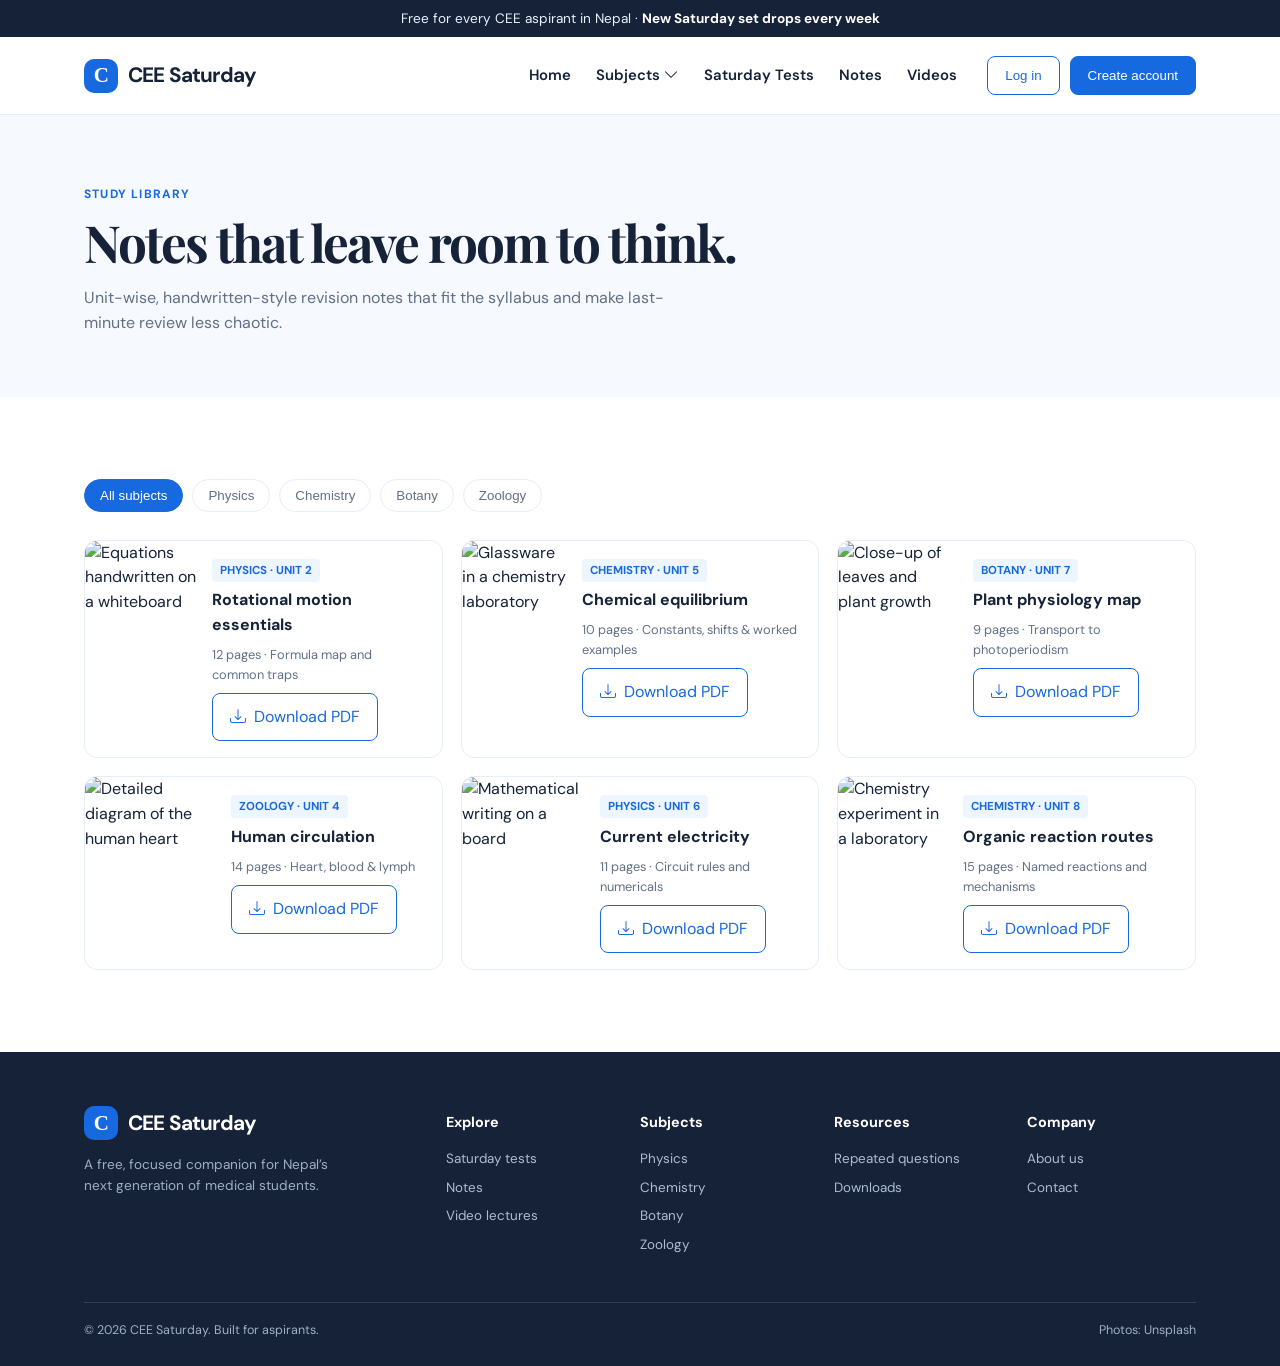
==== notes.html @ 225acee4 "Initial commit" ====
<!doctype html><html lang="en"><head><meta charset="utf-8"><meta name="viewport" content="width=device-width,initial-scale=1"><title>Notes — CEE Saturday</title><link rel="stylesheet" href="https://cdn.jsdelivr.net/npm/bootstrap-icons@1.11.3/font/bootstrap-icons.min.css"><link rel="stylesheet" href="styles.css"></head><body><div class="announcement">Free for every CEE aspirant in Nepal · <strong>New Saturday set drops every week</strong></div><header class="navbar"><div class="container nav-inner"><a class="brand" href="index.html"><span class="brand-mark">C</span>CEE Saturday</a><nav class="nav-links"><a href="index.html">Home</a><div class="subject-menu"><button class="subject-toggle">Subjects <i class="bi bi-chevron-down"></i></button><div class="mega"><a href="#notes"><b>Physics</b>Notes · Videos · Questions</a><a href="#notes"><b>Chemistry</b>Notes · Videos · Questions</a><a href="#notes"><b>Botany</b>Notes · Videos · Questions</a><a href="#notes"><b>Zoology</b>Notes · Videos · Questions</a></div></div><a href="saturday-tests.html">Saturday Tests</a><a href="notes.html">Notes</a><a href="videos.html">Videos</a></nav><div class="nav-actions"><button class="btn btn-outline" data-auth>Log in</button><button class="btn" data-auth>Create account</button></div><button class="mobile-toggle" aria-label="Open navigation"><i class="bi bi-list"></i></button></div></header><main><section class="page-head"><div class="container"><div class="eyebrow">Study library</div><h1>Notes that leave room to think.</h1><p class="section-sub">Unit-wise, handwritten-style revision notes that fit the syllabus and make last-minute review less chaotic.</p></div></section><section class="section" id="notes"><div class="container"><div class="filterbar" data-target="#notesGrid"><button class="filter active" data-filter="all">All subjects</button><button class="filter" data-filter="physics">Physics</button><button class="filter" data-filter="chemistry">Chemistry</button><button class="filter" data-filter="botany">Botany</button><button class="filter" data-filter="zoology">Zoology</button></div><div class="archive-grid" id="notesGrid"><article class="note-card" data-subject="physics"><img src="https://images.unsplash.com/photo-1509223197845-458d87318791?auto=format&fit=crop&w=300&q=80" alt="Equations handwritten on a whiteboard"><div><span class="tag">PHYSICS · UNIT 2</span><h3>Rotational motion essentials</h3><p>12 pages · Formula map and common traps</p><a class="btn btn-outline" href="https://www.example.com" target="_blank"><i class="bi bi-download"></i> Download PDF</a></div></article><article class="note-card" data-subject="chemistry"><img src="https://images.unsplash.com/photo-1532187863486-abf9dbad1b69?auto=format&fit=crop&w=300&q=80" alt="Glassware in a chemistry laboratory"><div><span class="tag">CHEMISTRY · UNIT 5</span><h3>Chemical equilibrium</h3><p>10 pages · Constants, shifts & worked examples</p><a class="btn btn-outline" href="https://www.example.com" target="_blank"><i class="bi bi-download"></i> Download PDF</a></div></article><article class="note-card" data-subject="botany"><img src="https://images.unsplash.com/photo-1497250681960-ef046c08a56e?auto=format&fit=crop&w=300&q=80" alt="Close-up of leaves and plant growth"><div><span class="tag">BOTANY · UNIT 7</span><h3>Plant physiology map</h3><p>9 pages · Transport to photoperiodism</p><a class="btn btn-outline" href="https://www.example.com" target="_blank"><i class="bi bi-download"></i> Download PDF</a></div></article><article class="note-card" data-subject="zoology"><img src="https://images.unsplash.com/photo-1530026186672-2cd00ffc50fe?auto=format&fit=crop&w=300&q=80" alt="Detailed diagram of the human heart"><div><span class="tag">ZOOLOGY · UNIT 4</span><h3>Human circulation</h3><p>14 pages · Heart, blood & lymph</p><a class="btn btn-outline" href="https://www.example.com" target="_blank"><i class="bi bi-download"></i> Download PDF</a></div></article><article class="note-card" data-subject="physics"><img src="https://images.unsplash.com/photo-1509223197845-458d87318791?auto=format&fit=crop&w=300&q=80" alt="Mathematical writing on a board"><div><span class="tag">PHYSICS · UNIT 6</span><h3>Current electricity</h3><p>11 pages · Circuit rules and numericals</p><a class="btn btn-outline" href="https://www.example.com" target="_blank"><i class="bi bi-download"></i> Download PDF</a></div></article><article class="note-card" data-subject="chemistry"><img src="https://images.unsplash.com/photo-1532094349884-543bc11b234d?auto=format&fit=crop&w=300&q=80" alt="Chemistry experiment in a laboratory"><div><span class="tag">CHEMISTRY · UNIT 8</span><h3>Organic reaction routes</h3><p>15 pages · Named reactions and mechanisms</p><a class="btn btn-outline" href="https://www.example.com" target="_blank"><i class="bi bi-download"></i> Download PDF</a></div></article></div></div></section></main><footer><div class="container"><div class="footer-grid"><div><a class="brand" href="index.html"><span class="brand-mark">C</span>CEE Saturday</a><p>A free, focused companion for Nepal’s next generation of medical students.</p></div><div class="footer-col"><h4>Explore</h4><a href="saturday-tests.html">Saturday tests</a><a href="notes.html">Notes</a><a href="videos.html">Video lectures</a></div><div class="footer-col"><h4>Subjects</h4><a href="#notes">Physics</a><a href="#notes">Chemistry</a><a href="#notes">Botany</a><a href="#notes">Zoology</a></div><div class="footer-col"><h4>Resources</h4><a href="saturday-tests.html#repeated">Repeated questions</a><a href="#notes">Downloads</a></div><div class="footer-col"><h4>Company</h4><a href="#">About us</a><a href="#">Contact</a></div></div><div class="footer-bottom"><span>© 2026 CEE Saturday. Built for aspirants.</span><span>Photos: Unsplash</span></div></div></footer><div class="modal" id="authModal" role="dialog" aria-modal="true"><div class="modal-card"><button id="closeModal" class="close" aria-label="Close">×</button><h2>Welcome to CEE Saturday</h2><p>Save your practice journey when sign-in is connected.</p><label for="authEmail">Email address</label><input id="authEmail" type="email" placeholder="you@example.com"><button class="btn" style="width:100%">Continue with email</button><div class="auth-social"><button>Continue with Google</button><button>Continue with Facebook</button></div><p class="auth-note">Demo interface only: real sign-in needs a connected service such as Firebase Auth.</p></div></div><script src="script.js"></script></body></html>
---- styles.css ----
@import url('https://fonts.googleapis.com/css2?family=DM+Sans:wght@400;500;600;700&family=Playfair+Display:wght@600;700&display=swap');
:root{--blue:#1769e0;--ink:#152238;--muted:#627086;--line:#e7edf5;--pale:#f6f9fd;--aqua:#dceeff;--yellow:#fff0ba;--radius:18px}*{box-sizing:border-box}html{scroll-behavior:smooth}body{margin:0;font-family:'DM Sans',sans-serif;color:var(--ink);background:#fff;line-height:1.55;animation:pageFadeIn .45s ease}@keyframes pageFadeIn{from{opacity:0;transform:translateY(6px)}to{opacity:1;transform:none}}a{color:inherit;text-decoration:none}img{max-width:100%;display:block}.container{max-width:1160px;margin:auto;padding:0 24px}.announcement{background:#152238;color:#e9f2ff;text-align:center;font-size:.85rem;padding:8px}.announcement strong{color:white}.navbar{height:78px;border-bottom:1px solid var(--line);display:flex;align-items:center;background:rgba(255,255,255,.96);position:sticky;top:0;z-index:20}.nav-inner{display:flex;align-items:center;width:100%;gap:30px}.brand{font-size:1.3rem;font-weight:700;letter-spacing:-.04em;display:flex;align-items:center;gap:10px;white-space:nowrap}.brand-mark{width:34px;height:34px;background:var(--blue);border-radius:10px;color:#fff;display:grid;place-items:center;font-family:Georgia;font-size:21px}.nav-links{display:flex;align-items:center;gap:25px;margin-left:auto;font-size:.93rem;font-weight:600}.nav-links>a,.subject-toggle{padding:26px 0;cursor:pointer;border:0;background:transparent;color:var(--ink);font:inherit}.nav-links>a:hover,.subject-toggle:hover{color:var(--blue)}.nav-actions{display:flex;gap:10px}.btn{display:inline-flex;align-items:center;justify-content:center;gap:8px;border:1px solid var(--blue);background:var(--blue);color:#fff;border-radius:8px;padding:11px 17px;font:600 .9rem inherit;cursor:pointer;transition:.2s}.btn:hover{transform:translateY(-1px);background:#0759c8}.btn-outline{background:#fff;color:var(--blue)}.btn-outline:hover{background:#eef6ff}.btn-dark{background:#152238;border-color:#152238}.mega{position:absolute;top:69px;left:50%;transform:translateX(-50%);width:min(720px,90vw);padding:20px;background:#fff;border:1px solid var(--line);box-shadow:0 20px 50px #12213a24;border-radius:0 0 16px 16px;display:none;grid-template-columns:repeat(4,1fr);gap:10px}.subject-menu{position:relative}.subject-menu:hover .mega,.subject-menu:focus-within .mega{display:grid}.mega a{padding:14px;border-radius:10px;background:var(--pale);font-size:.82rem}.mega a:hover{background:var(--aqua);color:var(--blue)}.mega b{display:block;font-size:.96rem;margin-bottom:4px}.mobile-toggle{display:none;margin-left:auto;border:0;background:none;font-size:1.5rem}.hero{padding:76px 0 44px;background:linear-gradient(110deg,#f6faff 0%,#fff 62%)}.hero-grid{display:grid;grid-template-columns:1.02fr .98fr;gap:58px;align-items:center}.eyebrow{color:var(--blue);font-weight:700;text-transform:uppercase;letter-spacing:.1em;font-size:.75rem}.hero h1,h2{letter-spacing:-.045em;line-height:1.12}.hero h1{font:700 clamp(2.65rem,5vw,4.6rem)/1.05 'Playfair Display',serif;margin:14px 0 20px}.hero h1 em{color:var(--blue);font-style:normal}.hero p{color:var(--muted);font-size:1.08rem;max-width:520px}.typing{color:var(--blue);font-weight:700;display:inline-block;min-width:190px}.hero-actions{display:flex;gap:12px;flex-wrap:wrap;margin-top:28px}.hero-note{margin-top:18px;font-size:.82rem;color:var(--muted)}.hero-photo{height:460px;border-radius:24px;overflow:hidden;position:relative;box-shadow:0 18px 48px #15223825}.hero-photo img{width:100%;height:100%;object-fit:cover}.photo-label{position:absolute;bottom:18px;left:18px;background:#fff;padding:12px 16px;border-radius:12px;box-shadow:0 7px 20px #0002;font-size:.86rem;font-weight:700}.stats{background:var(--blue);color:#fff}.stats-grid{display:grid;grid-template-columns:repeat(3,1fr)}.stat{padding:24px 34px;border-right:1px solid #ffffff3b}.stat:last-child{border:0}.stat strong{font-size:1.5rem;display:block}.stat span{font-size:.88rem;color:#dceeff}.section{padding:82px 0}.section.alt{background:var(--pale)}.section-top{display:flex;align-items:end;justify-content:space-between;gap:20px;margin-bottom:34px}.section h2{font:700 clamp(2rem,3vw,2.8rem)/1.12 'Playfair Display',serif;margin:8px 0}.section-sub{color:var(--muted);max-width:590px}.path-grid{display:grid;grid-template-columns:1fr 1fr;gap:22px}.path{min-height:310px;border-radius:var(--radius);padding:38px;color:#fff;position:relative;overflow:hidden;background:#123c77}.path:before{content:'';position:absolute;inset:0;background:linear-gradient(90deg,#0c2c59e8 12%,#0c2c5940 90%)}.path:nth-child(2):before{background:linear-gradient(90deg,#17505ce8 12%,#17505c3c 90%)}.path img{position:absolute;inset:0;width:100%;height:100%;object-fit:cover;z-index:0}.path>*:not(img){position:relative;z-index:1}.path h3{font:700 2rem/1.1 'Playfair Display',serif;margin:10px 0}.path p{max-width:270px;color:#eef6ff}.path .btn{margin-top:10px;background:#fff;color:var(--ink);border-color:#fff}.test-banner{border:1px solid #dce7f5;border-radius:20px;overflow:hidden;display:grid;grid-template-columns:1fr 330px;background:#fff}.test-copy{padding:34px}.test-copy h3{font:700 1.7rem 'Playfair Display',serif;margin:7px 0}.countdown{display:flex;gap:10px;margin:20px 0}.countdown span{border:1px solid var(--line);border-radius:9px;width:58px;padding:6px;text-align:center;font-size:1.28rem;font-weight:700}.countdown small{display:block;color:var(--muted);font-size:.62rem;text-transform:uppercase}.test-photo{height:100%}.test-photo img{height:100%;width:100%;object-fit:cover}.subject-grid,.featured-grid{display:grid;grid-template-columns:repeat(4,1fr);gap:16px}.subject-card{background:#fff;border:1px solid var(--line);padding:21px;border-radius:13px;transition:.2s}.subject-card:hover{border-color:var(--blue);box-shadow:0 10px 24px #1c69d61a;transform:translateY(-2px)}.subject-icon{background:var(--aqua);color:var(--blue);width:40px;height:40px;border-radius:10px;display:grid;place-items:center;font-size:1.2rem}.subject-card h3{margin:14px 0 2px;font-size:1rem}.subject-card p{font-size:.82rem;color:var(--muted);margin:0}.feature{border:1px solid var(--line);border-radius:14px;overflow:hidden;background:#fff}.feature img{height:160px;width:100%;object-fit:cover}.feature-body{padding:16px}.tag{font-size:.72rem;font-weight:700;color:var(--blue);background:#edf5ff;padding:4px 8px;border-radius:4px}.feature h3{font-size:1rem;line-height:1.3;margin:10px 0 3px}.feature p{font-size:.82rem;color:var(--muted);margin:0}.testimonial{background:#fff;border:1px solid var(--line);border-radius:18px;padding:32px;max-width:800px;margin:auto;text-align:center}.quote{font:600 1.35rem/1.55 'Playfair Display',serif;margin:0}.person{display:flex;gap:10px;justify-content:center;align-items:center;margin-top:21px;font-size:.86rem}.person img{height:38px;width:38px;object-fit:cover;border-radius:50%}.dots{display:flex;justify-content:center;gap:7px;margin-top:18px}.dots button{height:8px;width:8px;border-radius:50%;border:0;background:#bfd4ef;cursor:pointer}.dots button.active{width:25px;border-radius:8px;background:var(--blue)}.faq{max-width:780px;margin:auto}.faq-item{border-bottom:1px solid var(--line)}.faq-q{width:100%;border:0;background:none;padding:20px 0;text-align:left;font:600 1rem inherit;display:flex;justify-content:space-between;cursor:pointer}.faq-a{display:none;color:var(--muted);padding:0 30px 19px 0;font-size:.94rem}.faq-item.open .faq-a{display:block}.faq-item.open .faq-q i{transform:rotate(45deg)}footer{background:#152238;color:#d4deec;padding:54px 0 26px}footer .brand{color:#fff}footer p{color:#9fb0c5;font-size:.85rem;max-width:260px}.footer-grid{display:grid;grid-template-columns:2fr repeat(4,1fr);gap:25px}.footer-col h4{color:#fff;font-size:.9rem;margin:5px 0 15px}.footer-col a{display:block;color:#aebdd0;font-size:.84rem;margin:8px 0}.footer-col a:hover{color:#fff}.footer-bottom{border-top:1px solid #ffffff20;margin-top:38px;padding-top:18px;font-size:.78rem;color:#9fb0c5;display:flex;justify-content:space-between}.page-head{padding:70px 0 45px;background:var(--pale)}.page-head h1{font:700 clamp(2.5rem,4vw,3.8rem)/1.1 'Playfair Display',serif;letter-spacing:-.04em;margin:10px 0}.filterbar{display:flex;gap:9px;flex-wrap:wrap;margin-bottom:28px}.filter{border:1px solid var(--line);background:#fff;border-radius:30px;padding:8px 15px;cursor:pointer;font:600 .84rem inherit;color:var(--muted)}.filter.active,.filter:hover{background:var(--blue);color:#fff;border-color:var(--blue)}.archive-grid{display:grid;grid-template-columns:repeat(3,1fr);gap:18px}.archive-card{border:1px solid var(--line);border-radius:14px;padding:21px;background:#fff}.archive-card h3{margin:10px 0;font-size:1.15rem}.archive-card p{color:var(--muted);font-size:.88rem}.meta{display:flex;gap:10px;color:var(--muted);font-size:.78rem;margin-bottom:15px}.repeat-list{display:grid;gap:12px}.repeat-q{border:1px solid var(--line);border-radius:12px;padding:17px;display:flex;justify-content:space-between;gap:15px;align-items:center}.repeat-q h3{font-size:.98rem;margin:3px 0}.appear{white-space:nowrap;text-align:right;font-size:.77rem;color:var(--blue);font-weight:700}.note-card{display:flex;border:1px solid var(--line);border-radius:13px;overflow:hidden;background:#fff}.note-card img{width:130px;object-fit:cover}.note-card>div{padding:16px}.note-card h3{font-size:1rem;margin:7px 0}.note-card p{font-size:.8rem;margin:0 0 8px;color:var(--muted)}.video-card{border:1px solid var(--line);border-radius:14px;overflow:hidden}.video-thumb{position:relative}.video-thumb img{width:100%;height:170px;object-fit:cover}.play{position:absolute;inset:0;margin:auto;width:45px;height:45px;border-radius:50%;background:#fff;color:var(--blue);display:grid;place-items:center}.video-card>div:last-child{padding:15px}.video-card h3{font-size:1rem;margin:8px 0}.video-card p{font-size:.82rem;color:var(--muted);margin:0}.modal{position:fixed;inset:0;background:#0a1729aa;z-index:50;display:none;place-items:center;padding:16px}.modal.show{display:grid}.modal-card{position:relative;width:min(430px,100%);background:#fff;border-radius:17px;padding:31px}.close{position:absolute;right:16px;top:13px;border:0;background:none;font-size:1.5rem;cursor:pointer}.modal-card h2{font:700 1.8rem 'Playfair Display',serif;margin:0 0 5px}.modal-card p{color:var(--muted);font-size:.87rem}.modal input{width:100%;border:1px solid #ccd7e5;border-radius:7px;padding:11px;margin:6px 0 12px;font:inherit}.auth-social{display:grid;grid-template-columns:1fr 1fr;gap:8px;margin-top:14px}.auth-social button{padding:10px;background:#fff;border:1px solid var(--line);border-radius:7px;font:600 .83rem inherit;cursor:pointer}.auth-note{font-size:.72rem!important;margin-top:14px}.loader-overlay{position:fixed;inset:0;background:#122640f2;color:#fff;z-index:60;display:none;place-items:center;text-align:center}.loader-overlay.show{display:grid}.loader-ring{width:54px;height:54px;border:4px solid #ffffff33;border-top-color:#6cb5ff;border-radius:50%;animation:spin 1s linear infinite;margin:auto}.loader-text{margin-top:20px;font-size:1.05rem;font-weight:600}.loader-sub{color:#b5d8ff;font-size:.87rem}.loader-ready{color:#9ff0bc}@keyframes spin{to{transform:rotate(360deg)}}
@media(max-width:800px){.navbar{height:66px}.nav-links,.nav-actions{display:none}.mobile-toggle{display:block}.navbar.open .nav-links{display:flex;position:absolute;top:65px;left:0;right:0;background:#fff;padding:10px 24px 20px;flex-direction:column;align-items:flex-start;gap:0;border-bottom:1px solid var(--line)}.navbar.open .nav-links>a,.navbar.open .subject-toggle{padding:10px 0}.navbar.open .mega{display:none!important}.navbar.open .nav-actions{display:flex;position:absolute;top:258px;left:0;right:0;background:#fff;padding:0 24px 20px;border-bottom:1px solid var(--line)}.hero{padding-top:48px}.hero-grid,.path-grid,.test-banner{grid-template-columns:1fr}.hero-photo{height:300px;order:-1}.stats-grid{grid-template-columns:1fr}.stat{border-right:0;border-bottom:1px solid #ffffff3b;padding:15px 24px}.subject-grid,.featured-grid{grid-template-columns:1fr 1fr}.archive-grid{grid-template-columns:1fr}.test-photo{height:190px}.footer-grid{grid-template-columns:1fr 1fr}.footer-grid>div:first-child{grid-column:span 2}.page-head{padding:45px 0 32px}.repeat-q{align-items:flex-start;flex-direction:column}.appear{text-align:left}.section{padding:58px 0}}@media(max-width:480px){.container{padding:0 18px}.hero h1{font-size:2.65rem}.subject-grid,.featured-grid{grid-template-columns:1fr}.footer-grid{grid-template-columns:1fr 1fr}.nav-actions .btn{padding:9px 11px}.countdown span{width:52px}.note-card img{width:110px}}@media(prefers-reduced-motion:reduce){*,html{scroll-behavior:auto!important;animation-duration:.001ms!important;transition:none!important}}
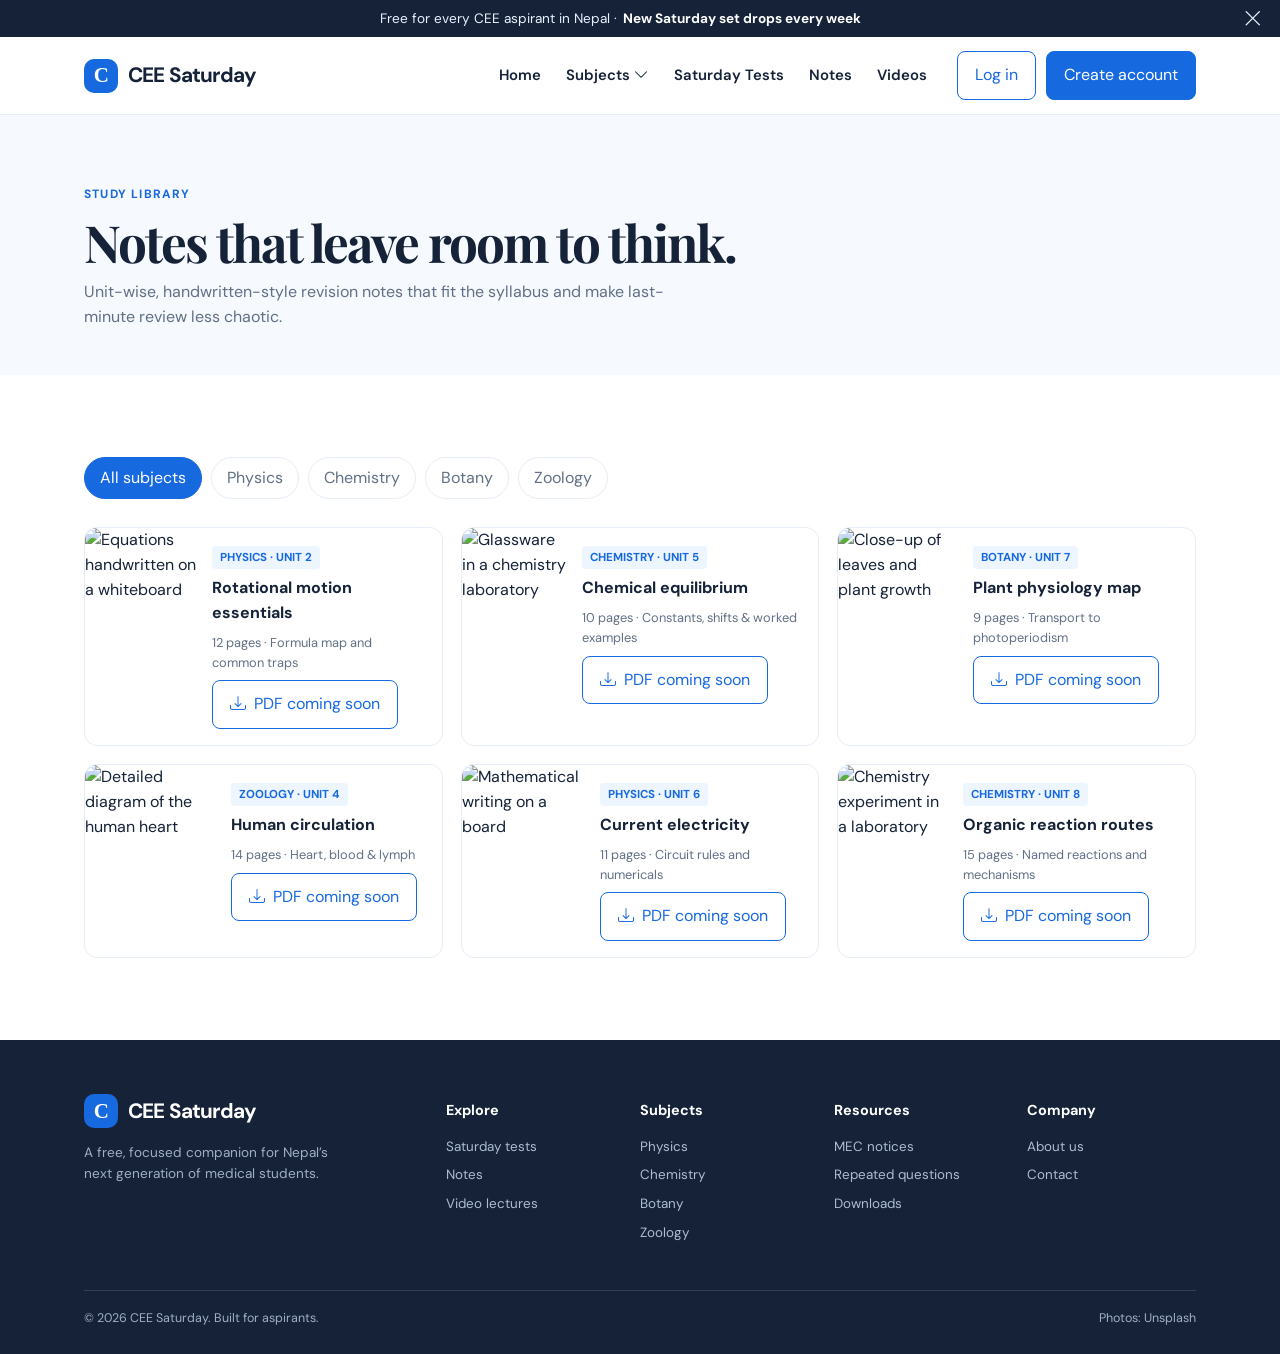
==== commit 6a9c8985: "dynamic changes" ====
--- a/notes.html
+++ b/notes.html
@@ -1 +1 @@
-<!doctype html><html lang="en"><head><meta charset="utf-8"><meta name="viewport" content="width=device-width,initial-scale=1"><title>Notes — CEE Saturday</title><link rel="stylesheet" href="https://cdn.jsdelivr.net/npm/bootstrap-icons@1.11.3/font/bootstrap-icons.min.css"><link rel="stylesheet" href="styles.css"></head><body><div class="announcement">Free for every CEE aspirant in Nepal · <strong>New Saturday set drops every week</strong></div><header class="navbar"><div class="container nav-inner"><a class="brand" href="index.html"><span class="brand-mark">C</span>CEE Saturday</a><nav class="nav-links"><a href="index.html">Home</a><div class="subject-menu"><button class="subject-toggle">Subjects <i class="bi bi-chevron-down"></i></button><div class="mega"><a href="#notes"><b>Physics</b>Notes · Videos · Questions</a><a href="#notes"><b>Chemistry</b>Notes · Videos · Questions</a><a href="#notes"><b>Botany</b>Notes · Videos · Questions</a><a href="#notes"><b>Zoology</b>Notes · Videos · Questions</a></div></div><a href="saturday-tests.html">Saturday Tests</a><a href="notes.html">Notes</a><a href="videos.html">Videos</a></nav><div class="nav-actions"><button class="btn btn-outline" data-auth>Log in</button><button class="btn" data-auth>Create account</button></div><button class="mobile-toggle" aria-label="Open navigation"><i class="bi bi-list"></i></button></div></header><main><section class="page-head"><div class="container"><div class="eyebrow">Study library</div><h1>Notes that leave room to think.</h1><p class="section-sub">Unit-wise, handwritten-style revision notes that fit the syllabus and make last-minute review less chaotic.</p></div></section><section class="section" id="notes"><div class="container"><div class="filterbar" data-target="#notesGrid"><button class="filter active" data-filter="all">All subjects</button><button class="filter" data-filter="physics">Physics</button><button class="filter" data-filter="chemistry">Chemistry</button><button class="filter" data-filter="botany">Botany</button><button class="filter" data-filter="zoology">Zoology</button></div><div class="archive-grid" id="notesGrid"><article class="note-card" data-subject="physics"><img src="https://images.unsplash.com/photo-1509223197845-458d87318791?auto=format&fit=crop&w=300&q=80" alt="Equations handwritten on a whiteboard"><div><span class="tag">PHYSICS · UNIT 2</span><h3>Rotational motion essentials</h3><p>12 pages · Formula map and common traps</p><a class="btn btn-outline" href="https://www.example.com" target="_blank"><i class="bi bi-download"></i> Download PDF</a></div></article><article class="note-card" data-subject="chemistry"><img src="https://images.unsplash.com/photo-1532187863486-abf9dbad1b69?auto=format&fit=crop&w=300&q=80" alt="Glassware in a chemistry laboratory"><div><span class="tag">CHEMISTRY · UNIT 5</span><h3>Chemical equilibrium</h3><p>10 pages · Constants, shifts & worked examples</p><a class="btn btn-outline" href="https://www.example.com" target="_blank"><i class="bi bi-download"></i> Download PDF</a></div></article><article class="note-card" data-subject="botany"><img src="https://images.unsplash.com/photo-1497250681960-ef046c08a56e?auto=format&fit=crop&w=300&q=80" alt="Close-up of leaves and plant growth"><div><span class="tag">BOTANY · UNIT 7</span><h3>Plant physiology map</h3><p>9 pages · Transport to photoperiodism</p><a class="btn btn-outline" href="https://www.example.com" target="_blank"><i class="bi bi-download"></i> Download PDF</a></div></article><article class="note-card" data-subject="zoology"><img src="https://images.unsplash.com/photo-1530026186672-2cd00ffc50fe?auto=format&fit=crop&w=300&q=80" alt="Detailed diagram of the human heart"><div><span class="tag">ZOOLOGY · UNIT 4</span><h3>Human circulation</h3><p>14 pages · Heart, blood & lymph</p><a class="btn btn-outline" href="https://www.example.com" target="_blank"><i class="bi bi-download"></i> Download PDF</a></div></article><article class="note-card" data-subject="physics"><img src="https://images.unsplash.com/photo-1509223197845-458d87318791?auto=format&fit=crop&w=300&q=80" alt="Mathematical writing on a board"><div><span class="tag">PHYSICS · UNIT 6</span><h3>Current electricity</h3><p>11 pages · Circuit rules and numericals</p><a class="btn btn-outline" href="https://www.example.com" target="_blank"><i class="bi bi-download"></i> Download PDF</a></div></article><article class="note-card" data-subject="chemistry"><img src="https://images.unsplash.com/photo-1532094349884-543bc11b234d?auto=format&fit=crop&w=300&q=80" alt="Chemistry experiment in a laboratory"><div><span class="tag">CHEMISTRY · UNIT 8</span><h3>Organic reaction routes</h3><p>15 pages · Named reactions and mechanisms</p><a class="btn btn-outline" href="https://www.example.com" target="_blank"><i class="bi bi-download"></i> Download PDF</a></div></article></div></div></section></main><footer><div class="container"><div class="footer-grid"><div><a class="brand" href="index.html"><span class="brand-mark">C</span>CEE Saturday</a><p>A free, focused companion for Nepal’s next generation of medical students.</p></div><div class="footer-col"><h4>Explore</h4><a href="saturday-tests.html">Saturday tests</a><a href="notes.html">Notes</a><a href="videos.html">Video lectures</a></div><div class="footer-col"><h4>Subjects</h4><a href="#notes">Physics</a><a href="#notes">Chemistry</a><a href="#notes">Botany</a><a href="#notes">Zoology</a></div><div class="footer-col"><h4>Resources</h4><a href="saturday-tests.html#repeated">Repeated questions</a><a href="#notes">Downloads</a></div><div class="footer-col"><h4>Company</h4><a href="#">About us</a><a href="#">Contact</a></div></div><div class="footer-bottom"><span>© 2026 CEE Saturday. Built for aspirants.</span><span>Photos: Unsplash</span></div></div></footer><div class="modal" id="authModal" role="dialog" aria-modal="true"><div class="modal-card"><button id="closeModal" class="close" aria-label="Close">×</button><h2>Welcome to CEE Saturday</h2><p>Save your practice journey when sign-in is connected.</p><label for="authEmail">Email address</label><input id="authEmail" type="email" placeholder="you@example.com"><button class="btn" style="width:100%">Continue with email</button><div class="auth-social"><button>Continue with Google</button><button>Continue with Facebook</button></div><p class="auth-note">Demo interface only: real sign-in needs a connected service such as Firebase Auth.</p></div></div><script src="script.js"></script></body></html>
+<!doctype html><html lang="en"><head><meta charset="utf-8"><meta name="viewport" content="width=device-width,initial-scale=1"><title>Notes — CEE Saturday</title><link rel="stylesheet" href="https://cdn.jsdelivr.net/npm/bootstrap-icons@1.11.3/font/bootstrap-icons.min.css"><link rel="stylesheet" href="styles.css"></head><body><div class="announcement site-announcement">Free for every CEE aspirant in Nepal · <strong>New Saturday set drops every week</strong></div><header class="navbar"><div class="container nav-inner"><a class="brand" href="index.html"><span class="brand-mark">C</span>CEE Saturday</a><nav class="nav-links"><a href="index.html">Home</a><div class="subject-menu"><button type="button" class="subject-toggle" aria-expanded="false">Subjects <i class="bi bi-chevron-down"></i></button><div class="mega"><a href="#notes"><b>Physics</b>Notes · Videos · Questions</a><a href="#notes"><b>Chemistry</b>Notes · Videos · Questions</a><a href="#notes"><b>Botany</b>Notes · Videos · Questions</a><a href="#notes"><b>Zoology</b>Notes · Videos · Questions</a></div></div><a href="saturday-tests.html">Saturday Tests</a><a href="notes.html">Notes</a><a href="videos.html">Videos</a></nav><div class="nav-actions"><button class="btn btn-outline" data-auth>Log in</button><button class="btn" data-auth>Create account</button></div><button type="button" class="mobile-toggle" aria-label="Open navigation" aria-expanded="false"><i class="bi bi-list"></i></button></div></header><main><section class="page-head"><div class="container"><div class="eyebrow">Study library</div><h1>Notes that leave room to think.</h1><p class="section-sub">Unit-wise, handwritten-style revision notes that fit the syllabus and make last-minute review less chaotic.</p></div></section><section class="section" id="notes"><div class="container"><div class="filterbar" data-target="#notesGrid"><button class="filter active" data-filter="all">All subjects</button><button class="filter" data-filter="physics">Physics</button><button class="filter" data-filter="chemistry">Chemistry</button><button class="filter" data-filter="botany">Botany</button><button class="filter" data-filter="zoology">Zoology</button></div><div class="archive-grid" id="notesGrid"><article class="note-card" data-subject="physics"><img src="https://images.unsplash.com/photo-1509223197845-458d87318791?auto=format&fit=crop&w=300&q=80" alt="Equations handwritten on a whiteboard"><div><span class="tag">PHYSICS · UNIT 2</span><h3>Rotational motion essentials</h3><p>12 pages · Formula map and common traps</p><a class="btn btn-outline" href="#" data-coming-soon><i class="bi bi-download"></i> PDF coming soon</a></div></article><article class="note-card" data-subject="chemistry"><img src="https://images.unsplash.com/photo-1532187863486-abf9dbad1b69?auto=format&fit=crop&w=300&q=80" alt="Glassware in a chemistry laboratory"><div><span class="tag">CHEMISTRY · UNIT 5</span><h3>Chemical equilibrium</h3><p>10 pages · Constants, shifts & worked examples</p><a class="btn btn-outline" href="#" data-coming-soon><i class="bi bi-download"></i> PDF coming soon</a></div></article><article class="note-card" data-subject="botany"><img src="https://images.unsplash.com/photo-1497250681960-ef046c08a56e?auto=format&fit=crop&w=300&q=80" alt="Close-up of leaves and plant growth"><div><span class="tag">BOTANY · UNIT 7</span><h3>Plant physiology map</h3><p>9 pages · Transport to photoperiodism</p><a class="btn btn-outline" href="#" data-coming-soon><i class="bi bi-download"></i> PDF coming soon</a></div></article><article class="note-card" data-subject="zoology"><img src="https://images.unsplash.com/photo-1530026186672-2cd00ffc50fe?auto=format&fit=crop&w=300&q=80" alt="Detailed diagram of the human heart"><div><span class="tag">ZOOLOGY · UNIT 4</span><h3>Human circulation</h3><p>14 pages · Heart, blood & lymph</p><a class="btn btn-outline" href="#" data-coming-soon><i class="bi bi-download"></i> PDF coming soon</a></div></article><article class="note-card" data-subject="physics"><img src="https://images.unsplash.com/photo-1509223197845-458d87318791?auto=format&fit=crop&w=300&q=80" alt="Mathematical writing on a board"><div><span class="tag">PHYSICS · UNIT 6</span><h3>Current electricity</h3><p>11 pages · Circuit rules and numericals</p><a class="btn btn-outline" href="#" data-coming-soon><i class="bi bi-download"></i> PDF coming soon</a></div></article><article class="note-card" data-subject="chemistry"><img src="https://images.unsplash.com/photo-1532094349884-543bc11b234d?auto=format&fit=crop&w=300&q=80" alt="Chemistry experiment in a laboratory"><div><span class="tag">CHEMISTRY · UNIT 8</span><h3>Organic reaction routes</h3><p>15 pages · Named reactions and mechanisms</p><a class="btn btn-outline" href="#" data-coming-soon><i class="bi bi-download"></i> PDF coming soon</a></div></article></div></div></section></main><footer><div class="container"><div class="footer-grid"><div><a class="brand" href="index.html"><span class="brand-mark">C</span>CEE Saturday</a><p>A free, focused companion for Nepal’s next generation of medical students.</p></div><div class="footer-col"><h4>Explore</h4><a href="saturday-tests.html">Saturday tests</a><a href="notes.html">Notes</a><a href="videos.html">Video lectures</a></div><div class="footer-col"><h4>Subjects</h4><a href="#notes">Physics</a><a href="#notes">Chemistry</a><a href="#notes">Botany</a><a href="#notes">Zoology</a></div><div class="footer-col"><h4>Resources</h4><a href="index.html#notices">MEC notices</a><a href="saturday-tests.html#repeated">Repeated questions</a><a href="#notes">Downloads</a></div><div class="footer-col"><h4>Company</h4><a href="#">About us</a><a href="#">Contact</a></div></div><div class="footer-bottom"><span>© 2026 CEE Saturday. Built for aspirants.</span><span>Photos: Unsplash</span></div></div></footer><div class="modal" id="authModal" role="dialog" aria-modal="true"></div><script src="api-config.js"></script><script src="script.js"></script></body></html>
--- a/styles.css
+++ b/styles.css
@@ -1,3 +1,186 @@
 @import url('https://fonts.googleapis.com/css2?family=DM+Sans:wght@400;500;600;700&family=Playfair+Display:wght@600;700&display=swap');
 :root{--blue:#1769e0;--ink:#152238;--muted:#627086;--line:#e7edf5;--pale:#f6f9fd;--aqua:#dceeff;--yellow:#fff0ba;--radius:18px}*{box-sizing:border-box}html{scroll-behavior:smooth}body{margin:0;font-family:'DM Sans',sans-serif;color:var(--ink);background:#fff;line-height:1.55;animation:pageFadeIn .45s ease}@keyframes pageFadeIn{from{opacity:0;transform:translateY(6px)}to{opacity:1;transform:none}}a{color:inherit;text-decoration:none}img{max-width:100%;display:block}.container{max-width:1160px;margin:auto;padding:0 24px}.announcement{background:#152238;color:#e9f2ff;text-align:center;font-size:.85rem;padding:8px}.announcement strong{color:white}.navbar{height:78px;border-bottom:1px solid var(--line);display:flex;align-items:center;background:rgba(255,255,255,.96);position:sticky;top:0;z-index:20}.nav-inner{display:flex;align-items:center;width:100%;gap:30px}.brand{font-size:1.3rem;font-weight:700;letter-spacing:-.04em;display:flex;align-items:center;gap:10px;white-space:nowrap}.brand-mark{width:34px;height:34px;background:var(--blue);border-radius:10px;color:#fff;display:grid;place-items:center;font-family:Georgia;font-size:21px}.nav-links{display:flex;align-items:center;gap:25px;margin-left:auto;font-size:.93rem;font-weight:600}.nav-links>a,.subject-toggle{padding:26px 0;cursor:pointer;border:0;background:transparent;color:var(--ink);font:inherit}.nav-links>a:hover,.subject-toggle:hover{color:var(--blue)}.nav-actions{display:flex;gap:10px}.btn{display:inline-flex;align-items:center;justify-content:center;gap:8px;border:1px solid var(--blue);background:var(--blue);color:#fff;border-radius:8px;padding:11px 17px;font:600 .9rem inherit;cursor:pointer;transition:.2s}.btn:hover{transform:translateY(-1px);background:#0759c8}.btn-outline{background:#fff;color:var(--blue)}.btn-outline:hover{background:#eef6ff}.btn-dark{background:#152238;border-color:#152238}.mega{position:absolute;top:69px;left:50%;transform:translateX(-50%);width:min(720px,90vw);padding:20px;background:#fff;border:1px solid var(--line);box-shadow:0 20px 50px #12213a24;border-radius:0 0 16px 16px;display:none;grid-template-columns:repeat(4,1fr);gap:10px}.subject-menu{position:relative}.subject-menu:hover .mega,.subject-menu:focus-within .mega{display:grid}.mega a{padding:14px;border-radius:10px;background:var(--pale);font-size:.82rem}.mega a:hover{background:var(--aqua);color:var(--blue)}.mega b{display:block;font-size:.96rem;margin-bottom:4px}.mobile-toggle{display:none;margin-left:auto;border:0;background:none;font-size:1.5rem}.hero{padding:76px 0 44px;background:linear-gradient(110deg,#f6faff 0%,#fff 62%)}.hero-grid{display:grid;grid-template-columns:1.02fr .98fr;gap:58px;align-items:center}.eyebrow{color:var(--blue);font-weight:700;text-transform:uppercase;letter-spacing:.1em;font-size:.75rem}.hero h1,h2{letter-spacing:-.045em;line-height:1.12}.hero h1{font:700 clamp(2.65rem,5vw,4.6rem)/1.05 'Playfair Display',serif;margin:14px 0 20px}.hero h1 em{color:var(--blue);font-style:normal}.hero p{color:var(--muted);font-size:1.08rem;max-width:520px}.typing{color:var(--blue);font-weight:700;display:inline-block;min-width:190px}.hero-actions{display:flex;gap:12px;flex-wrap:wrap;margin-top:28px}.hero-note{margin-top:18px;font-size:.82rem;color:var(--muted)}.hero-photo{height:460px;border-radius:24px;overflow:hidden;position:relative;box-shadow:0 18px 48px #15223825}.hero-photo img{width:100%;height:100%;object-fit:cover}.photo-label{position:absolute;bottom:18px;left:18px;background:#fff;padding:12px 16px;border-radius:12px;box-shadow:0 7px 20px #0002;font-size:.86rem;font-weight:700}.stats{background:var(--blue);color:#fff}.stats-grid{display:grid;grid-template-columns:repeat(3,1fr)}.stat{padding:24px 34px;border-right:1px solid #ffffff3b}.stat:last-child{border:0}.stat strong{font-size:1.5rem;display:block}.stat span{font-size:.88rem;color:#dceeff}.section{padding:82px 0}.section.alt{background:var(--pale)}.section-top{display:flex;align-items:end;justify-content:space-between;gap:20px;margin-bottom:34px}.section h2{font:700 clamp(2rem,3vw,2.8rem)/1.12 'Playfair Display',serif;margin:8px 0}.section-sub{color:var(--muted);max-width:590px}.path-grid{display:grid;grid-template-columns:1fr 1fr;gap:22px}.path{min-height:310px;border-radius:var(--radius);padding:38px;color:#fff;position:relative;overflow:hidden;background:#123c77}.path:before{content:'';position:absolute;inset:0;background:linear-gradient(90deg,#0c2c59e8 12%,#0c2c5940 90%)}.path:nth-child(2):before{background:linear-gradient(90deg,#17505ce8 12%,#17505c3c 90%)}.path img{position:absolute;inset:0;width:100%;height:100%;object-fit:cover;z-index:0}.path>*:not(img){position:relative;z-index:1}.path h3{font:700 2rem/1.1 'Playfair Display',serif;margin:10px 0}.path p{max-width:270px;color:#eef6ff}.path .btn{margin-top:10px;background:#fff;color:var(--ink);border-color:#fff}.test-banner{border:1px solid #dce7f5;border-radius:20px;overflow:hidden;display:grid;grid-template-columns:1fr 330px;background:#fff}.test-copy{padding:34px}.test-copy h3{font:700 1.7rem 'Playfair Display',serif;margin:7px 0}.countdown{display:flex;gap:10px;margin:20px 0}.countdown span{border:1px solid var(--line);border-radius:9px;width:58px;padding:6px;text-align:center;font-size:1.28rem;font-weight:700}.countdown small{display:block;color:var(--muted);font-size:.62rem;text-transform:uppercase}.test-photo{height:100%}.test-photo img{height:100%;width:100%;object-fit:cover}.subject-grid,.featured-grid{display:grid;grid-template-columns:repeat(4,1fr);gap:16px}.subject-card{background:#fff;border:1px solid var(--line);padding:21px;border-radius:13px;transition:.2s}.subject-card:hover{border-color:var(--blue);box-shadow:0 10px 24px #1c69d61a;transform:translateY(-2px)}.subject-icon{background:var(--aqua);color:var(--blue);width:40px;height:40px;border-radius:10px;display:grid;place-items:center;font-size:1.2rem}.subject-card h3{margin:14px 0 2px;font-size:1rem}.subject-card p{font-size:.82rem;color:var(--muted);margin:0}.feature{border:1px solid var(--line);border-radius:14px;overflow:hidden;background:#fff}.feature img{height:160px;width:100%;object-fit:cover}.feature-body{padding:16px}.tag{font-size:.72rem;font-weight:700;color:var(--blue);background:#edf5ff;padding:4px 8px;border-radius:4px}.feature h3{font-size:1rem;line-height:1.3;margin:10px 0 3px}.feature p{font-size:.82rem;color:var(--muted);margin:0}.testimonial{background:#fff;border:1px solid var(--line);border-radius:18px;padding:32px;max-width:800px;margin:auto;text-align:center}.quote{font:600 1.35rem/1.55 'Playfair Display',serif;margin:0}.person{display:flex;gap:10px;justify-content:center;align-items:center;margin-top:21px;font-size:.86rem}.person img{height:38px;width:38px;object-fit:cover;border-radius:50%}.dots{display:flex;justify-content:center;gap:7px;margin-top:18px}.dots button{height:8px;width:8px;border-radius:50%;border:0;background:#bfd4ef;cursor:pointer}.dots button.active{width:25px;border-radius:8px;background:var(--blue)}.faq{max-width:780px;margin:auto}.faq-item{border-bottom:1px solid var(--line)}.faq-q{width:100%;border:0;background:none;padding:20px 0;text-align:left;font:600 1rem inherit;display:flex;justify-content:space-between;cursor:pointer}.faq-a{display:none;color:var(--muted);padding:0 30px 19px 0;font-size:.94rem}.faq-item.open .faq-a{display:block}.faq-item.open .faq-q i{transform:rotate(45deg)}footer{background:#152238;color:#d4deec;padding:54px 0 26px}footer .brand{color:#fff}footer p{color:#9fb0c5;font-size:.85rem;max-width:260px}.footer-grid{display:grid;grid-template-columns:2fr repeat(4,1fr);gap:25px}.footer-col h4{color:#fff;font-size:.9rem;margin:5px 0 15px}.footer-col a{display:block;color:#aebdd0;font-size:.84rem;margin:8px 0}.footer-col a:hover{color:#fff}.footer-bottom{border-top:1px solid #ffffff20;margin-top:38px;padding-top:18px;font-size:.78rem;color:#9fb0c5;display:flex;justify-content:space-between}.page-head{padding:70px 0 45px;background:var(--pale)}.page-head h1{font:700 clamp(2.5rem,4vw,3.8rem)/1.1 'Playfair Display',serif;letter-spacing:-.04em;margin:10px 0}.filterbar{display:flex;gap:9px;flex-wrap:wrap;margin-bottom:28px}.filter{border:1px solid var(--line);background:#fff;border-radius:30px;padding:8px 15px;cursor:pointer;font:600 .84rem inherit;color:var(--muted)}.filter.active,.filter:hover{background:var(--blue);color:#fff;border-color:var(--blue)}.archive-grid{display:grid;grid-template-columns:repeat(3,1fr);gap:18px}.archive-card{border:1px solid var(--line);border-radius:14px;padding:21px;background:#fff}.archive-card h3{margin:10px 0;font-size:1.15rem}.archive-card p{color:var(--muted);font-size:.88rem}.meta{display:flex;gap:10px;color:var(--muted);font-size:.78rem;margin-bottom:15px}.repeat-list{display:grid;gap:12px}.repeat-q{border:1px solid var(--line);border-radius:12px;padding:17px;display:flex;justify-content:space-between;gap:15px;align-items:center}.repeat-q h3{font-size:.98rem;margin:3px 0}.appear{white-space:nowrap;text-align:right;font-size:.77rem;color:var(--blue);font-weight:700}.note-card{display:flex;border:1px solid var(--line);border-radius:13px;overflow:hidden;background:#fff}.note-card img{width:130px;object-fit:cover}.note-card>div{padding:16px}.note-card h3{font-size:1rem;margin:7px 0}.note-card p{font-size:.8rem;margin:0 0 8px;color:var(--muted)}.video-card{border:1px solid var(--line);border-radius:14px;overflow:hidden}.video-thumb{position:relative}.video-thumb img{width:100%;height:170px;object-fit:cover}.play{position:absolute;inset:0;margin:auto;width:45px;height:45px;border-radius:50%;background:#fff;color:var(--blue);display:grid;place-items:center}.video-card>div:last-child{padding:15px}.video-card h3{font-size:1rem;margin:8px 0}.video-card p{font-size:.82rem;color:var(--muted);margin:0}.modal{position:fixed;inset:0;background:#0a1729aa;z-index:50;display:none;place-items:center;padding:16px}.modal.show{display:grid}.modal-card{position:relative;width:min(430px,100%);background:#fff;border-radius:17px;padding:31px}.close{position:absolute;right:16px;top:13px;border:0;background:none;font-size:1.5rem;cursor:pointer}.modal-card h2{font:700 1.8rem 'Playfair Display',serif;margin:0 0 5px}.modal-card p{color:var(--muted);font-size:.87rem}.modal input{width:100%;border:1px solid #ccd7e5;border-radius:7px;padding:11px;margin:6px 0 12px;font:inherit}.auth-social{display:grid;grid-template-columns:1fr 1fr;gap:8px;margin-top:14px}.auth-social button{padding:10px;background:#fff;border:1px solid var(--line);border-radius:7px;font:600 .83rem inherit;cursor:pointer}.auth-note{font-size:.72rem!important;margin-top:14px}.loader-overlay{position:fixed;inset:0;background:#122640f2;color:#fff;z-index:60;display:none;place-items:center;text-align:center}.loader-overlay.show{display:grid}.loader-ring{width:54px;height:54px;border:4px solid #ffffff33;border-top-color:#6cb5ff;border-radius:50%;animation:spin 1s linear infinite;margin:auto}.loader-text{margin-top:20px;font-size:1.05rem;font-weight:600}.loader-sub{color:#b5d8ff;font-size:.87rem}.loader-ready{color:#9ff0bc}@keyframes spin{to{transform:rotate(360deg)}}
 @media(max-width:800px){.navbar{height:66px}.nav-links,.nav-actions{display:none}.mobile-toggle{display:block}.navbar.open .nav-links{display:flex;position:absolute;top:65px;left:0;right:0;background:#fff;padding:10px 24px 20px;flex-direction:column;align-items:flex-start;gap:0;border-bottom:1px solid var(--line)}.navbar.open .nav-links>a,.navbar.open .subject-toggle{padding:10px 0}.navbar.open .mega{display:none!important}.navbar.open .nav-actions{display:flex;position:absolute;top:258px;left:0;right:0;background:#fff;padding:0 24px 20px;border-bottom:1px solid var(--line)}.hero{padding-top:48px}.hero-grid,.path-grid,.test-banner{grid-template-columns:1fr}.hero-photo{height:300px;order:-1}.stats-grid{grid-template-columns:1fr}.stat{border-right:0;border-bottom:1px solid #ffffff3b;padding:15px 24px}.subject-grid,.featured-grid{grid-template-columns:1fr 1fr}.archive-grid{grid-template-columns:1fr}.test-photo{height:190px}.footer-grid{grid-template-columns:1fr 1fr}.footer-grid>div:first-child{grid-column:span 2}.page-head{padding:45px 0 32px}.repeat-q{align-items:flex-start;flex-direction:column}.appear{text-align:left}.section{padding:58px 0}}@media(max-width:480px){.container{padding:0 18px}.hero h1{font-size:2.65rem}.subject-grid,.featured-grid{grid-template-columns:1fr}.footer-grid{grid-template-columns:1fr 1fr}.nav-actions .btn{padding:9px 11px}.countdown span{width:52px}.note-card img{width:110px}}@media(prefers-reduced-motion:reduce){*,html{scroll-behavior:auto!important;animation-duration:.001ms!important;transition:none!important}}
+
+/* Responsive hardening: keep every section inside the viewport. */
+html,body{width:100%;max-width:100%;overflow-x:hidden}
+*,*::before,*::after{min-width:0}
+button,input,textarea,select{max-width:100%;font:inherit}
+.container{width:100%}
+.hero-grid,.path-grid,.test-banner,.archive-grid,.subject-grid,.featured-grid,.footer-grid{min-width:0}
+.path,.feature,.archive-card,.subject-card,.repeat-q,.testimonial,.modal-card{min-width:0;overflow-wrap:anywhere}
+.section-top{align-items:flex-start}
+.section-top>*{min-width:0}
+.section-sub{margin:0}
+.btn{max-width:100%;text-align:center}
+.photo-label{max-width:calc(100% - 36px)}
+.countdown{flex-wrap:wrap}
+.repeat-q{overflow:hidden}
+
+/* Faster loading visuals. The progress loop targets 200 Hz (5 ms); actual paint rate is browser/display limited. */
+#pageProgress{height:3px!important;transition:width .08s linear,opacity .18s ease!important}
+.loader-ring{animation:spin .45s linear infinite}
+.loader-overlay{backdrop-filter:blur(3px)}
+
+@media (max-width:1100px){
+  .container{padding-left:20px;padding-right:20px}
+  .nav-inner{gap:18px}
+  .nav-links{gap:17px}
+  .nav-actions{gap:7px}
+  .hero-grid{gap:34px}
+  .mega{width:min(680px,calc(100vw - 40px))}
+}
+
+@media (max-width:800px){
+  .announcement{font-size:.76rem;line-height:1.35;padding:8px 14px}
+  .navbar{height:auto;min-height:66px}
+  .nav-inner{min-height:66px;flex-wrap:wrap;gap:0}
+  .brand{font-size:1.12rem}
+  .brand-mark{width:32px;height:32px}
+  .mobile-toggle{display:grid;place-items:center;width:42px;height:42px;margin-left:auto;border-radius:10px}
+  .mobile-toggle:hover,.mobile-toggle:focus{background:var(--pale)}
+  .nav-links,.nav-actions{display:none}
+  .navbar.open .nav-links,.navbar.open .nav-actions{position:static;display:flex;width:100%;margin:0;box-sizing:border-box}
+  .navbar.open .nav-links{order:3;padding:10px 0 4px;flex-direction:column;align-items:stretch;gap:0;border-top:1px solid var(--line)}
+  .navbar.open .nav-links>a,.navbar.open .subject-toggle{display:block;width:100%;padding:11px 4px;text-align:left}
+  .navbar.open .subject-menu{width:100%}
+  .navbar.open .mega{display:none!important}
+  .navbar.open .nav-actions{order:4;padding:8px 0 16px;gap:8px;flex-wrap:wrap;border-bottom:1px solid var(--line)}
+  .navbar.open .nav-actions .btn{flex:1 1 150px}
+  .hero{padding:48px 0 38px}
+  .hero-grid{grid-template-columns:1fr;gap:28px}
+  .hero-photo{height:min(58vw,340px);min-height:240px;order:-1}
+  .hero h1{font-size:clamp(2.45rem,10vw,3.8rem)}
+  .hero p{font-size:1rem}
+  .hero-actions{align-items:stretch}
+  .hero-actions .btn{width:100%}
+  .stats-grid{grid-template-columns:1fr}
+  .stat{border-right:0;border-bottom:1px solid #ffffff3b;padding:15px 20px}
+  .stat:last-child{border-bottom:0}
+  .section{padding:58px 0}
+  .section-top{flex-direction:column;gap:14px;margin-bottom:24px}
+  .section-top>.btn{width:100%}
+  .path-grid,.test-banner,.archive-grid,.subject-grid,.featured-grid{grid-template-columns:1fr}
+  .test-banner{grid-template-columns:1fr}
+  .test-copy{padding:26px 22px}
+  .test-photo{height:230px}
+  .test-photo img{height:100%}
+  .countdown span{width:58px}
+  .footer-grid{grid-template-columns:1fr 1fr;gap:20px}
+  .footer-grid>div:first-child{grid-column:1 / -1}
+  .footer-bottom{flex-direction:column;gap:8px}
+  .page-head{padding:46px 0 32px}
+  .page-head h1{font-size:clamp(2.35rem,9vw,3.5rem)}
+  .repeat-q{align-items:flex-start;flex-direction:column}
+  .appear{text-align:left}
+  .modal{padding:16px}
+  .modal-card{width:100%;max-height:calc(100dvh - 32px);overflow:auto}
+}
+
+@media (max-width:520px){
+  .container{padding-left:16px;padding-right:16px}
+  .hero h1{font-size:clamp(2.25rem,12vw,3rem)}
+  .eyebrow{font-size:.68rem}
+  .hero-photo{height:62vw;min-height:220px}
+  .photo-label{left:12px;bottom:12px;padding:10px 12px;font-size:.76rem}
+  .path{padding:22px}
+  .path h3{font-size:1.65rem}
+  .archive-card{padding:18px}
+  .archive-card h3{font-size:1.05rem}
+  .meta{flex-wrap:wrap}
+  .countdown{gap:7px}
+  .countdown span{width:calc(25% - 6px);min-width:58px}
+  .footer-grid{grid-template-columns:1fr}
+  .footer-grid>div:first-child{grid-column:auto}
+  .quiz-question label{display:flex!important;align-items:flex-start;gap:9px;margin:10px 0!important;padding:10px 11px;border:1px solid var(--line);border-radius:10px;background:#fff}
+  .quiz-question input{margin-top:3px;flex:0 0 auto}
+  #submitQuiz{width:100%;margin-top:14px}
+}
+
+@media (prefers-reduced-motion:reduce){
+  #pageProgress{transition:none!important}
+  .loader-ring{animation:none!important}
+}
+.quiz-shell{max-width:820px}
+.quiz-question h3{overflow-wrap:anywhere}
+.quiz-question label{display:flex;align-items:flex-start;gap:9px;margin:9px 0;padding:6px 8px;border-radius:8px;cursor:pointer}
+.quiz-question label:hover{background:var(--pale)}
+.quiz-question input{margin-top:4px;accent-color:var(--blue)}
+@media(max-width:800px){.quiz-shell{max-width:100%}}
+
+
+/* Final responsive/interaction fixes */
+@media (max-width:800px){
+  .subject-menu .mega.mobile-open{
+    display:grid!important;
+    position:static;
+    transform:none;
+    width:100%;
+    grid-template-columns:1fr 1fr;
+    gap:8px;
+    padding:8px 0 10px;
+    border:0;
+    box-shadow:none;
+    border-radius:0;
+  }
+  .subject-menu .mega.mobile-open a{padding:11px}
+}
+@media (max-width:420px){
+  .subject-menu .mega.mobile-open{grid-template-columns:1fr}
+}
+
+/* Long words/URLs must never push the page wider than the viewport. */
+body, main, section, article, footer, header, p, h1, h2, h3, a, button, label, span{overflow-wrap:anywhere}
+img, video{height:auto}
+@media (max-width:520px){
+  .note-card{display:grid;grid-template-columns:88px 1fr}
+  .note-card img{width:88px;height:100%;min-height:140px}
+  .note-card>div{padding:13px}
+  .auth-social{grid-template-columns:1fr}
+  .modal-card{padding:25px 18px}
+}
+
+/* Dynamic account, notices, progress and sticky announcement */
+.announcement{position:sticky;top:0;z-index:40;padding-right:48px}
+.navbar{top:var(--announcement-height,34px);z-index:35}
+.announcement.is-hidden{display:none}
+.announcement.is-hidden + .navbar{top:0}
+.announcement-close{position:absolute;right:13px;top:50%;transform:translateY(-50%);border:0;background:transparent;color:inherit;width:30px;height:30px;border-radius:50%;cursor:pointer;font-size:1.2rem;display:grid;place-items:center}
+.announcement-close:hover{background:#ffffff18}
+body.modal-open{overflow:hidden}
+.auth-tabs{display:grid;grid-template-columns:1fr 1fr;gap:5px;padding:4px;background:var(--pale);border-radius:10px;margin-bottom:24px}
+.auth-tab{border:0;background:transparent;border-radius:8px;padding:10px;font:600 .86rem inherit;color:var(--muted);cursor:pointer}
+.auth-tab.active{background:#fff;color:var(--blue);box-shadow:0 2px 8px #15223812}
+.auth-heading h2{font-size:1.8rem;margin:5px 0}
+.auth-form{display:grid;gap:7px}
+.auth-form label{font-size:.82rem;font-weight:700}
+.auth-form input,.auth-form select{width:100%;border:1px solid #ccd7e5;border-radius:8px;padding:11px;font:inherit;margin-bottom:7px;background:#fff}
+.form-error,.form-success{padding:10px 12px;border-radius:8px;font-size:.8rem;margin:3px 0 5px}
+.form-error{background:#fff0f0;color:#b3261e;border:1px solid #ffd1ce}
+.form-success{background:#effcf4;color:#19713a;border:1px solid #cbeed7}
+.progress-home-card,.profile-card{border:1px solid var(--line);border-radius:18px;background:#fff;padding:28px;box-shadow:0 10px 30px #1522380a}
+.progress-home-card{display:grid;grid-template-columns:1fr auto;gap:12px 30px;align-items:center}
+.progress-home-card h2{margin:5px 0 4px}
+.progress-number{font-size:2rem;color:var(--blue)}
+.progress-track{height:9px;background:#e8eef7;border-radius:999px;overflow:hidden}
+.progress-track span{display:block;height:100%;background:linear-gradient(90deg,#72b5ff,#1769e0);border-radius:inherit;transition:width .45s ease}
+.progress-track.large{height:12px;grid-column:1/-1}
+.subject-progress-grid{grid-column:1/-1;display:grid;grid-template-columns:repeat(4,1fr);gap:12px;margin:5px 0 6px}
+.progress-subject{border:1px solid var(--line);padding:13px;border-radius:12px}
+.progress-subject>div:first-child,.profile-subject>div:first-child{display:flex;justify-content:space-between;gap:10px;margin-bottom:8px;font-size:.76rem}
+.progress-subject span,.profile-subject span{color:var(--muted)}
+.notice-list{display:grid;gap:10px}
+.notice-item{display:flex;align-items:center;gap:14px;border:1px solid var(--line);background:#fff;border-radius:13px;padding:14px 16px;transition:.2s}
+.notice-item:hover{border-color:#bcd5f2;transform:translateY(-1px);box-shadow:0 8px 20px #1522380c}
+.notice-item>span:nth-child(2){flex:1;min-width:0}.notice-item strong{display:block;font-size:.88rem;line-height:1.4}.notice-item small{display:block;color:var(--muted);font-size:.72rem;margin-top:4px}
+.notice-icon{width:36px;height:36px;flex:0 0 36px;border-radius:10px;background:var(--aqua);color:var(--blue);display:grid;place-items:center}
+.notice-empty{border:1px dashed #cbd8e9;border-radius:13px;padding:20px;color:var(--muted);text-align:center;background:#fff}
+.profile-grid{display:grid;grid-template-columns:1.2fr .8fr;gap:20px;align-items:start}
+.profile-main{display:grid;grid-template-columns:auto 1fr;gap:15px}
+.profile-main .profile-form{grid-column:1/-1}
+.profile-avatar{width:58px;height:58px;border-radius:16px;background:var(--aqua);color:var(--blue);display:grid;place-items:center;font-size:1.6rem}
+.profile-form{display:grid;gap:7px}.profile-form label{font-size:.8rem;font-weight:700}.profile-form input,.profile-form textarea{width:100%;border:1px solid #ccd7e5;border-radius:8px;padding:11px;font:inherit;margin-bottom:6px;background:#fff}.profile-form input:disabled{background:var(--pale);color:var(--muted)}
+.progress-heading{display:flex;justify-content:space-between;align-items:end;gap:12px}.progress-heading h2{font-size:1.35rem}.progress-heading strong{color:var(--blue);font-size:1.6rem}.profile-stats{display:grid;grid-template-columns:repeat(3,1fr);gap:8px;margin-top:18px}.profile-stats>div{padding:13px;background:var(--pale);border-radius:11px;text-align:center}.profile-stats strong,.profile-stats span{display:block}.profile-stats strong{font-size:1.1rem}.profile-stats span{color:var(--muted);font-size:.7rem;margin-top:2px}.profile-subjects{display:grid;gap:12px}.profile-subject{border-bottom:1px solid var(--line);padding-bottom:10px}.site-announcement strong{margin-left:2px}
+@media(max-width:1000px){.subject-progress-grid{grid-template-columns:1fr 1fr}.profile-grid{grid-template-columns:1fr}}
+@media(max-width:800px){.announcement{position:sticky}.navbar{top:var(--announcement-height,36px)}.progress-home-card{grid-template-columns:1fr}.progress-number{justify-self:start}.progress-track.large,.subject-progress-grid{grid-column:auto}.subject-progress-grid{grid-template-columns:1fr 1fr}.profile-main{grid-template-columns:auto 1fr}.auth-card{max-width:480px}}
+@media(max-width:520px){.announcement{font-size:.72rem;padding:8px 43px 8px 12px}.navbar{top:var(--announcement-height,48px)}.announcement-close{right:8px}.subject-progress-grid{grid-template-columns:1fr}.progress-home-card,.profile-card{padding:20px}.profile-main{grid-template-columns:1fr}.profile-avatar{width:48px;height:48px}.notice-item{align-items:flex-start}.notice-item>.bi-arrow-up-right{margin-top:9px}.auth-tabs{margin-bottom:19px}}
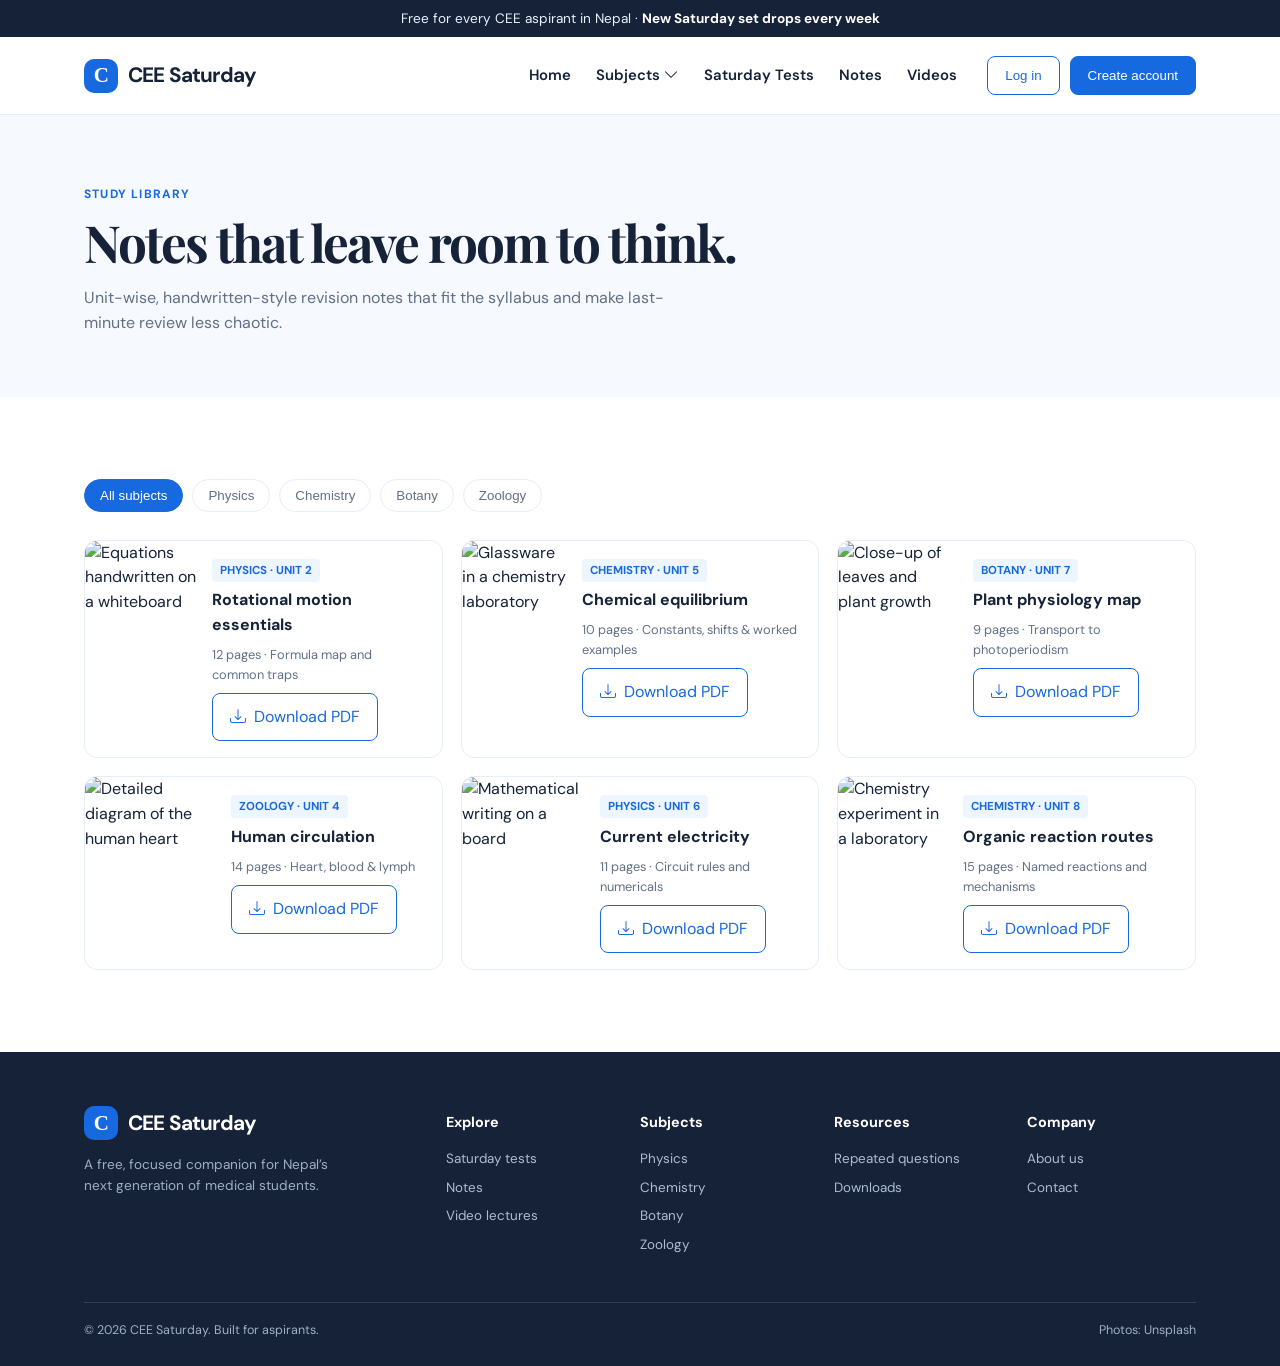
==== commit f9a502d7: "chemistry repated question added" ====
--- a/notes.html
+++ b/notes.html
@@ -1 +1 @@
-<!doctype html><html lang="en"><head><meta charset="utf-8"><meta name="viewport" content="width=device-width,initial-scale=1"><title>Notes — CEE Saturday</title><link rel="stylesheet" href="https://cdn.jsdelivr.net/npm/bootstrap-icons@1.11.3/font/bootstrap-icons.min.css"><link rel="stylesheet" href="styles.css"></head><body><div class="announcement site-announcement">Free for every CEE aspirant in Nepal · <strong>New Saturday set drops every week</strong></div><header class="navbar"><div class="container nav-inner"><a class="brand" href="index.html"><span class="brand-mark">C</span>CEE Saturday</a><nav class="nav-links"><a href="index.html">Home</a><div class="subject-menu"><button type="button" class="subject-toggle" aria-expanded="false">Subjects <i class="bi bi-chevron-down"></i></button><div class="mega"><a href="#notes"><b>Physics</b>Notes · Videos · Questions</a><a href="#notes"><b>Chemistry</b>Notes · Videos · Questions</a><a href="#notes"><b>Botany</b>Notes · Videos · Questions</a><a href="#notes"><b>Zoology</b>Notes · Videos · Questions</a></div></div><a href="saturday-tests.html">Saturday Tests</a><a href="notes.html">Notes</a><a href="videos.html">Videos</a></nav><div class="nav-actions"><button class="btn btn-outline" data-auth>Log in</button><button class="btn" data-auth>Create account</button></div><button type="button" class="mobile-toggle" aria-label="Open navigation" aria-expanded="false"><i class="bi bi-list"></i></button></div></header><main><section class="page-head"><div class="container"><div class="eyebrow">Study library</div><h1>Notes that leave room to think.</h1><p class="section-sub">Unit-wise, handwritten-style revision notes that fit the syllabus and make last-minute review less chaotic.</p></div></section><section class="section" id="notes"><div class="container"><div class="filterbar" data-target="#notesGrid"><button class="filter active" data-filter="all">All subjects</button><button class="filter" data-filter="physics">Physics</button><button class="filter" data-filter="chemistry">Chemistry</button><button class="filter" data-filter="botany">Botany</button><button class="filter" data-filter="zoology">Zoology</button></div><div class="archive-grid" id="notesGrid"><article class="note-card" data-subject="physics"><img src="https://images.unsplash.com/photo-1509223197845-458d87318791?auto=format&fit=crop&w=300&q=80" alt="Equations handwritten on a whiteboard"><div><span class="tag">PHYSICS · UNIT 2</span><h3>Rotational motion essentials</h3><p>12 pages · Formula map and common traps</p><a class="btn btn-outline" href="#" data-coming-soon><i class="bi bi-download"></i> PDF coming soon</a></div></article><article class="note-card" data-subject="chemistry"><img src="https://images.unsplash.com/photo-1532187863486-abf9dbad1b69?auto=format&fit=crop&w=300&q=80" alt="Glassware in a chemistry laboratory"><div><span class="tag">CHEMISTRY · UNIT 5</span><h3>Chemical equilibrium</h3><p>10 pages · Constants, shifts & worked examples</p><a class="btn btn-outline" href="#" data-coming-soon><i class="bi bi-download"></i> PDF coming soon</a></div></article><article class="note-card" data-subject="botany"><img src="https://images.unsplash.com/photo-1497250681960-ef046c08a56e?auto=format&fit=crop&w=300&q=80" alt="Close-up of leaves and plant growth"><div><span class="tag">BOTANY · UNIT 7</span><h3>Plant physiology map</h3><p>9 pages · Transport to photoperiodism</p><a class="btn btn-outline" href="#" data-coming-soon><i class="bi bi-download"></i> PDF coming soon</a></div></article><article class="note-card" data-subject="zoology"><img src="https://images.unsplash.com/photo-1530026186672-2cd00ffc50fe?auto=format&fit=crop&w=300&q=80" alt="Detailed diagram of the human heart"><div><span class="tag">ZOOLOGY · UNIT 4</span><h3>Human circulation</h3><p>14 pages · Heart, blood & lymph</p><a class="btn btn-outline" href="#" data-coming-soon><i class="bi bi-download"></i> PDF coming soon</a></div></article><article class="note-card" data-subject="physics"><img src="https://images.unsplash.com/photo-1509223197845-458d87318791?auto=format&fit=crop&w=300&q=80" alt="Mathematical writing on a board"><div><span class="tag">PHYSICS · UNIT 6</span><h3>Current electricity</h3><p>11 pages · Circuit rules and numericals</p><a class="btn btn-outline" href="#" data-coming-soon><i class="bi bi-download"></i> PDF coming soon</a></div></article><article class="note-card" data-subject="chemistry"><img src="https://images.unsplash.com/photo-1532094349884-543bc11b234d?auto=format&fit=crop&w=300&q=80" alt="Chemistry experiment in a laboratory"><div><span class="tag">CHEMISTRY · UNIT 8</span><h3>Organic reaction routes</h3><p>15 pages · Named reactions and mechanisms</p><a class="btn btn-outline" href="#" data-coming-soon><i class="bi bi-download"></i> PDF coming soon</a></div></article></div></div></section></main><footer><div class="container"><div class="footer-grid"><div><a class="brand" href="index.html"><span class="brand-mark">C</span>CEE Saturday</a><p>A free, focused companion for Nepal’s next generation of medical students.</p></div><div class="footer-col"><h4>Explore</h4><a href="saturday-tests.html">Saturday tests</a><a href="notes.html">Notes</a><a href="videos.html">Video lectures</a></div><div class="footer-col"><h4>Subjects</h4><a href="#notes">Physics</a><a href="#notes">Chemistry</a><a href="#notes">Botany</a><a href="#notes">Zoology</a></div><div class="footer-col"><h4>Resources</h4><a href="index.html#notices">MEC notices</a><a href="saturday-tests.html#repeated">Repeated questions</a><a href="#notes">Downloads</a></div><div class="footer-col"><h4>Company</h4><a href="#">About us</a><a href="#">Contact</a></div></div><div class="footer-bottom"><span>© 2026 CEE Saturday. Built for aspirants.</span><span>Photos: Unsplash</span></div></div></footer><div class="modal" id="authModal" role="dialog" aria-modal="true"></div><script src="api-config.js"></script><script src="script.js"></script></body></html>
+<!doctype html><html lang="en"><head><meta charset="utf-8"><meta name="viewport" content="width=device-width,initial-scale=1"><title>Notes — CEE Saturday</title><link rel="stylesheet" href="https://cdn.jsdelivr.net/npm/bootstrap-icons@1.11.3/font/bootstrap-icons.min.css"><link rel="stylesheet" href="styles.css"></head><body><div class="announcement">Free for every CEE aspirant in Nepal · <strong>New Saturday set drops every week</strong></div><header class="navbar"><div class="container nav-inner"><a class="brand" href="index.html"><span class="brand-mark">C</span>CEE Saturday</a><nav class="nav-links"><a href="index.html">Home</a><div class="subject-menu"><button class="subject-toggle">Subjects <i class="bi bi-chevron-down"></i></button><div class="mega"><a href="#notes"><b>Physics</b>Notes · Videos · Questions</a><a href="#notes"><b>Chemistry</b>Notes · Videos · Questions</a><a href="#notes"><b>Botany</b>Notes · Videos · Questions</a><a href="#notes"><b>Zoology</b>Notes · Videos · Questions</a></div></div><a href="saturday-tests.html">Saturday Tests</a><a href="notes.html">Notes</a><a href="videos.html">Videos</a></nav><div class="nav-actions"><button class="btn btn-outline" data-auth>Log in</button><button class="btn" data-auth>Create account</button></div><button class="mobile-toggle" aria-label="Open navigation"><i class="bi bi-list"></i></button></div></header><main><section class="page-head"><div class="container"><div class="eyebrow">Study library</div><h1>Notes that leave room to think.</h1><p class="section-sub">Unit-wise, handwritten-style revision notes that fit the syllabus and make last-minute review less chaotic.</p></div></section><section class="section" id="notes"><div class="container"><div class="filterbar" data-target="#notesGrid"><button class="filter active" data-filter="all">All subjects</button><button class="filter" data-filter="physics">Physics</button><button class="filter" data-filter="chemistry">Chemistry</button><button class="filter" data-filter="botany">Botany</button><button class="filter" data-filter="zoology">Zoology</button></div><div class="archive-grid" id="notesGrid"><article class="note-card" data-subject="physics"><img src="https://images.unsplash.com/photo-1509223197845-458d87318791?auto=format&fit=crop&w=300&q=80" alt="Equations handwritten on a whiteboard"><div><span class="tag">PHYSICS · UNIT 2</span><h3>Rotational motion essentials</h3><p>12 pages · Formula map and common traps</p><a class="btn btn-outline" href="https://www.example.com" target="_blank"><i class="bi bi-download"></i> Download PDF</a></div></article><article class="note-card" data-subject="chemistry"><img src="https://images.unsplash.com/photo-1532187863486-abf9dbad1b69?auto=format&fit=crop&w=300&q=80" alt="Glassware in a chemistry laboratory"><div><span class="tag">CHEMISTRY · UNIT 5</span><h3>Chemical equilibrium</h3><p>10 pages · Constants, shifts & worked examples</p><a class="btn btn-outline" href="https://www.example.com" target="_blank"><i class="bi bi-download"></i> Download PDF</a></div></article><article class="note-card" data-subject="botany"><img src="https://images.unsplash.com/photo-1497250681960-ef046c08a56e?auto=format&fit=crop&w=300&q=80" alt="Close-up of leaves and plant growth"><div><span class="tag">BOTANY · UNIT 7</span><h3>Plant physiology map</h3><p>9 pages · Transport to photoperiodism</p><a class="btn btn-outline" href="https://www.example.com" target="_blank"><i class="bi bi-download"></i> Download PDF</a></div></article><article class="note-card" data-subject="zoology"><img src="https://images.unsplash.com/photo-1530026186672-2cd00ffc50fe?auto=format&fit=crop&w=300&q=80" alt="Detailed diagram of the human heart"><div><span class="tag">ZOOLOGY · UNIT 4</span><h3>Human circulation</h3><p>14 pages · Heart, blood & lymph</p><a class="btn btn-outline" href="https://www.example.com" target="_blank"><i class="bi bi-download"></i> Download PDF</a></div></article><article class="note-card" data-subject="physics"><img src="https://images.unsplash.com/photo-1509223197845-458d87318791?auto=format&fit=crop&w=300&q=80" alt="Mathematical writing on a board"><div><span class="tag">PHYSICS · UNIT 6</span><h3>Current electricity</h3><p>11 pages · Circuit rules and numericals</p><a class="btn btn-outline" href="https://www.example.com" target="_blank"><i class="bi bi-download"></i> Download PDF</a></div></article><article class="note-card" data-subject="chemistry"><img src="https://images.unsplash.com/photo-1532094349884-543bc11b234d?auto=format&fit=crop&w=300&q=80" alt="Chemistry experiment in a laboratory"><div><span class="tag">CHEMISTRY · UNIT 8</span><h3>Organic reaction routes</h3><p>15 pages · Named reactions and mechanisms</p><a class="btn btn-outline" href="https://www.example.com" target="_blank"><i class="bi bi-download"></i> Download PDF</a></div></article></div></div></section></main><footer><div class="container"><div class="footer-grid"><div><a class="brand" href="index.html"><span class="brand-mark">C</span>CEE Saturday</a><p>A free, focused companion for Nepal’s next generation of medical students.</p></div><div class="footer-col"><h4>Explore</h4><a href="saturday-tests.html">Saturday tests</a><a href="notes.html">Notes</a><a href="videos.html">Video lectures</a></div><div class="footer-col"><h4>Subjects</h4><a href="#notes">Physics</a><a href="#notes">Chemistry</a><a href="#notes">Botany</a><a href="#notes">Zoology</a></div><div class="footer-col"><h4>Resources</h4><a href="saturday-tests.html#repeated">Repeated questions</a><a href="#notes">Downloads</a></div><div class="footer-col"><h4>Company</h4><a href="#">About us</a><a href="#">Contact</a></div></div><div class="footer-bottom"><span>© 2026 CEE Saturday. Built for aspirants.</span><span>Photos: Unsplash</span></div></div></footer><div class="modal" id="authModal" role="dialog" aria-modal="true"><div class="modal-card"><button id="closeModal" class="close" aria-label="Close">×</button><h2>Welcome to CEE Saturday</h2><p>Save your practice journey when sign-in is connected.</p><label for="authEmail">Email address</label><input id="authEmail" type="email" placeholder="you@example.com"><button class="btn" style="width:100%">Continue with email</button><div class="auth-social"><button>Continue with Google</button><button>Continue with Facebook</button></div><p class="auth-note">Demo interface only: real sign-in needs a connected service such as Firebase Auth.</p></div></div><script src="script.js"></script></body></html>
--- a/styles.css
+++ b/styles.css
@@ -1,186 +1,3 @@
 @import url('https://fonts.googleapis.com/css2?family=DM+Sans:wght@400;500;600;700&family=Playfair+Display:wght@600;700&display=swap');
 :root{--blue:#1769e0;--ink:#152238;--muted:#627086;--line:#e7edf5;--pale:#f6f9fd;--aqua:#dceeff;--yellow:#fff0ba;--radius:18px}*{box-sizing:border-box}html{scroll-behavior:smooth}body{margin:0;font-family:'DM Sans',sans-serif;color:var(--ink);background:#fff;line-height:1.55;animation:pageFadeIn .45s ease}@keyframes pageFadeIn{from{opacity:0;transform:translateY(6px)}to{opacity:1;transform:none}}a{color:inherit;text-decoration:none}img{max-width:100%;display:block}.container{max-width:1160px;margin:auto;padding:0 24px}.announcement{background:#152238;color:#e9f2ff;text-align:center;font-size:.85rem;padding:8px}.announcement strong{color:white}.navbar{height:78px;border-bottom:1px solid var(--line);display:flex;align-items:center;background:rgba(255,255,255,.96);position:sticky;top:0;z-index:20}.nav-inner{display:flex;align-items:center;width:100%;gap:30px}.brand{font-size:1.3rem;font-weight:700;letter-spacing:-.04em;display:flex;align-items:center;gap:10px;white-space:nowrap}.brand-mark{width:34px;height:34px;background:var(--blue);border-radius:10px;color:#fff;display:grid;place-items:center;font-family:Georgia;font-size:21px}.nav-links{display:flex;align-items:center;gap:25px;margin-left:auto;font-size:.93rem;font-weight:600}.nav-links>a,.subject-toggle{padding:26px 0;cursor:pointer;border:0;background:transparent;color:var(--ink);font:inherit}.nav-links>a:hover,.subject-toggle:hover{color:var(--blue)}.nav-actions{display:flex;gap:10px}.btn{display:inline-flex;align-items:center;justify-content:center;gap:8px;border:1px solid var(--blue);background:var(--blue);color:#fff;border-radius:8px;padding:11px 17px;font:600 .9rem inherit;cursor:pointer;transition:.2s}.btn:hover{transform:translateY(-1px);background:#0759c8}.btn-outline{background:#fff;color:var(--blue)}.btn-outline:hover{background:#eef6ff}.btn-dark{background:#152238;border-color:#152238}.mega{position:absolute;top:69px;left:50%;transform:translateX(-50%);width:min(720px,90vw);padding:20px;background:#fff;border:1px solid var(--line);box-shadow:0 20px 50px #12213a24;border-radius:0 0 16px 16px;display:none;grid-template-columns:repeat(4,1fr);gap:10px}.subject-menu{position:relative}.subject-menu:hover .mega,.subject-menu:focus-within .mega{display:grid}.mega a{padding:14px;border-radius:10px;background:var(--pale);font-size:.82rem}.mega a:hover{background:var(--aqua);color:var(--blue)}.mega b{display:block;font-size:.96rem;margin-bottom:4px}.mobile-toggle{display:none;margin-left:auto;border:0;background:none;font-size:1.5rem}.hero{padding:76px 0 44px;background:linear-gradient(110deg,#f6faff 0%,#fff 62%)}.hero-grid{display:grid;grid-template-columns:1.02fr .98fr;gap:58px;align-items:center}.eyebrow{color:var(--blue);font-weight:700;text-transform:uppercase;letter-spacing:.1em;font-size:.75rem}.hero h1,h2{letter-spacing:-.045em;line-height:1.12}.hero h1{font:700 clamp(2.65rem,5vw,4.6rem)/1.05 'Playfair Display',serif;margin:14px 0 20px}.hero h1 em{color:var(--blue);font-style:normal}.hero p{color:var(--muted);font-size:1.08rem;max-width:520px}.typing{color:var(--blue);font-weight:700;display:inline-block;min-width:190px}.hero-actions{display:flex;gap:12px;flex-wrap:wrap;margin-top:28px}.hero-note{margin-top:18px;font-size:.82rem;color:var(--muted)}.hero-photo{height:460px;border-radius:24px;overflow:hidden;position:relative;box-shadow:0 18px 48px #15223825}.hero-photo img{width:100%;height:100%;object-fit:cover}.photo-label{position:absolute;bottom:18px;left:18px;background:#fff;padding:12px 16px;border-radius:12px;box-shadow:0 7px 20px #0002;font-size:.86rem;font-weight:700}.stats{background:var(--blue);color:#fff}.stats-grid{display:grid;grid-template-columns:repeat(3,1fr)}.stat{padding:24px 34px;border-right:1px solid #ffffff3b}.stat:last-child{border:0}.stat strong{font-size:1.5rem;display:block}.stat span{font-size:.88rem;color:#dceeff}.section{padding:82px 0}.section.alt{background:var(--pale)}.section-top{display:flex;align-items:end;justify-content:space-between;gap:20px;margin-bottom:34px}.section h2{font:700 clamp(2rem,3vw,2.8rem)/1.12 'Playfair Display',serif;margin:8px 0}.section-sub{color:var(--muted);max-width:590px}.path-grid{display:grid;grid-template-columns:1fr 1fr;gap:22px}.path{min-height:310px;border-radius:var(--radius);padding:38px;color:#fff;position:relative;overflow:hidden;background:#123c77}.path:before{content:'';position:absolute;inset:0;background:linear-gradient(90deg,#0c2c59e8 12%,#0c2c5940 90%)}.path:nth-child(2):before{background:linear-gradient(90deg,#17505ce8 12%,#17505c3c 90%)}.path img{position:absolute;inset:0;width:100%;height:100%;object-fit:cover;z-index:0}.path>*:not(img){position:relative;z-index:1}.path h3{font:700 2rem/1.1 'Playfair Display',serif;margin:10px 0}.path p{max-width:270px;color:#eef6ff}.path .btn{margin-top:10px;background:#fff;color:var(--ink);border-color:#fff}.test-banner{border:1px solid #dce7f5;border-radius:20px;overflow:hidden;display:grid;grid-template-columns:1fr 330px;background:#fff}.test-copy{padding:34px}.test-copy h3{font:700 1.7rem 'Playfair Display',serif;margin:7px 0}.countdown{display:flex;gap:10px;margin:20px 0}.countdown span{border:1px solid var(--line);border-radius:9px;width:58px;padding:6px;text-align:center;font-size:1.28rem;font-weight:700}.countdown small{display:block;color:var(--muted);font-size:.62rem;text-transform:uppercase}.test-photo{height:100%}.test-photo img{height:100%;width:100%;object-fit:cover}.subject-grid,.featured-grid{display:grid;grid-template-columns:repeat(4,1fr);gap:16px}.subject-card{background:#fff;border:1px solid var(--line);padding:21px;border-radius:13px;transition:.2s}.subject-card:hover{border-color:var(--blue);box-shadow:0 10px 24px #1c69d61a;transform:translateY(-2px)}.subject-icon{background:var(--aqua);color:var(--blue);width:40px;height:40px;border-radius:10px;display:grid;place-items:center;font-size:1.2rem}.subject-card h3{margin:14px 0 2px;font-size:1rem}.subject-card p{font-size:.82rem;color:var(--muted);margin:0}.feature{border:1px solid var(--line);border-radius:14px;overflow:hidden;background:#fff}.feature img{height:160px;width:100%;object-fit:cover}.feature-body{padding:16px}.tag{font-size:.72rem;font-weight:700;color:var(--blue);background:#edf5ff;padding:4px 8px;border-radius:4px}.feature h3{font-size:1rem;line-height:1.3;margin:10px 0 3px}.feature p{font-size:.82rem;color:var(--muted);margin:0}.testimonial{background:#fff;border:1px solid var(--line);border-radius:18px;padding:32px;max-width:800px;margin:auto;text-align:center}.quote{font:600 1.35rem/1.55 'Playfair Display',serif;margin:0}.person{display:flex;gap:10px;justify-content:center;align-items:center;margin-top:21px;font-size:.86rem}.person img{height:38px;width:38px;object-fit:cover;border-radius:50%}.dots{display:flex;justify-content:center;gap:7px;margin-top:18px}.dots button{height:8px;width:8px;border-radius:50%;border:0;background:#bfd4ef;cursor:pointer}.dots button.active{width:25px;border-radius:8px;background:var(--blue)}.faq{max-width:780px;margin:auto}.faq-item{border-bottom:1px solid var(--line)}.faq-q{width:100%;border:0;background:none;padding:20px 0;text-align:left;font:600 1rem inherit;display:flex;justify-content:space-between;cursor:pointer}.faq-a{display:none;color:var(--muted);padding:0 30px 19px 0;font-size:.94rem}.faq-item.open .faq-a{display:block}.faq-item.open .faq-q i{transform:rotate(45deg)}footer{background:#152238;color:#d4deec;padding:54px 0 26px}footer .brand{color:#fff}footer p{color:#9fb0c5;font-size:.85rem;max-width:260px}.footer-grid{display:grid;grid-template-columns:2fr repeat(4,1fr);gap:25px}.footer-col h4{color:#fff;font-size:.9rem;margin:5px 0 15px}.footer-col a{display:block;color:#aebdd0;font-size:.84rem;margin:8px 0}.footer-col a:hover{color:#fff}.footer-bottom{border-top:1px solid #ffffff20;margin-top:38px;padding-top:18px;font-size:.78rem;color:#9fb0c5;display:flex;justify-content:space-between}.page-head{padding:70px 0 45px;background:var(--pale)}.page-head h1{font:700 clamp(2.5rem,4vw,3.8rem)/1.1 'Playfair Display',serif;letter-spacing:-.04em;margin:10px 0}.filterbar{display:flex;gap:9px;flex-wrap:wrap;margin-bottom:28px}.filter{border:1px solid var(--line);background:#fff;border-radius:30px;padding:8px 15px;cursor:pointer;font:600 .84rem inherit;color:var(--muted)}.filter.active,.filter:hover{background:var(--blue);color:#fff;border-color:var(--blue)}.archive-grid{display:grid;grid-template-columns:repeat(3,1fr);gap:18px}.archive-card{border:1px solid var(--line);border-radius:14px;padding:21px;background:#fff}.archive-card h3{margin:10px 0;font-size:1.15rem}.archive-card p{color:var(--muted);font-size:.88rem}.meta{display:flex;gap:10px;color:var(--muted);font-size:.78rem;margin-bottom:15px}.repeat-list{display:grid;gap:12px}.repeat-q{border:1px solid var(--line);border-radius:12px;padding:17px;display:flex;justify-content:space-between;gap:15px;align-items:center}.repeat-q h3{font-size:.98rem;margin:3px 0}.appear{white-space:nowrap;text-align:right;font-size:.77rem;color:var(--blue);font-weight:700}.note-card{display:flex;border:1px solid var(--line);border-radius:13px;overflow:hidden;background:#fff}.note-card img{width:130px;object-fit:cover}.note-card>div{padding:16px}.note-card h3{font-size:1rem;margin:7px 0}.note-card p{font-size:.8rem;margin:0 0 8px;color:var(--muted)}.video-card{border:1px solid var(--line);border-radius:14px;overflow:hidden}.video-thumb{position:relative}.video-thumb img{width:100%;height:170px;object-fit:cover}.play{position:absolute;inset:0;margin:auto;width:45px;height:45px;border-radius:50%;background:#fff;color:var(--blue);display:grid;place-items:center}.video-card>div:last-child{padding:15px}.video-card h3{font-size:1rem;margin:8px 0}.video-card p{font-size:.82rem;color:var(--muted);margin:0}.modal{position:fixed;inset:0;background:#0a1729aa;z-index:50;display:none;place-items:center;padding:16px}.modal.show{display:grid}.modal-card{position:relative;width:min(430px,100%);background:#fff;border-radius:17px;padding:31px}.close{position:absolute;right:16px;top:13px;border:0;background:none;font-size:1.5rem;cursor:pointer}.modal-card h2{font:700 1.8rem 'Playfair Display',serif;margin:0 0 5px}.modal-card p{color:var(--muted);font-size:.87rem}.modal input{width:100%;border:1px solid #ccd7e5;border-radius:7px;padding:11px;margin:6px 0 12px;font:inherit}.auth-social{display:grid;grid-template-columns:1fr 1fr;gap:8px;margin-top:14px}.auth-social button{padding:10px;background:#fff;border:1px solid var(--line);border-radius:7px;font:600 .83rem inherit;cursor:pointer}.auth-note{font-size:.72rem!important;margin-top:14px}.loader-overlay{position:fixed;inset:0;background:#122640f2;color:#fff;z-index:60;display:none;place-items:center;text-align:center}.loader-overlay.show{display:grid}.loader-ring{width:54px;height:54px;border:4px solid #ffffff33;border-top-color:#6cb5ff;border-radius:50%;animation:spin 1s linear infinite;margin:auto}.loader-text{margin-top:20px;font-size:1.05rem;font-weight:600}.loader-sub{color:#b5d8ff;font-size:.87rem}.loader-ready{color:#9ff0bc}@keyframes spin{to{transform:rotate(360deg)}}
 @media(max-width:800px){.navbar{height:66px}.nav-links,.nav-actions{display:none}.mobile-toggle{display:block}.navbar.open .nav-links{display:flex;position:absolute;top:65px;left:0;right:0;background:#fff;padding:10px 24px 20px;flex-direction:column;align-items:flex-start;gap:0;border-bottom:1px solid var(--line)}.navbar.open .nav-links>a,.navbar.open .subject-toggle{padding:10px 0}.navbar.open .mega{display:none!important}.navbar.open .nav-actions{display:flex;position:absolute;top:258px;left:0;right:0;background:#fff;padding:0 24px 20px;border-bottom:1px solid var(--line)}.hero{padding-top:48px}.hero-grid,.path-grid,.test-banner{grid-template-columns:1fr}.hero-photo{height:300px;order:-1}.stats-grid{grid-template-columns:1fr}.stat{border-right:0;border-bottom:1px solid #ffffff3b;padding:15px 24px}.subject-grid,.featured-grid{grid-template-columns:1fr 1fr}.archive-grid{grid-template-columns:1fr}.test-photo{height:190px}.footer-grid{grid-template-columns:1fr 1fr}.footer-grid>div:first-child{grid-column:span 2}.page-head{padding:45px 0 32px}.repeat-q{align-items:flex-start;flex-direction:column}.appear{text-align:left}.section{padding:58px 0}}@media(max-width:480px){.container{padding:0 18px}.hero h1{font-size:2.65rem}.subject-grid,.featured-grid{grid-template-columns:1fr}.footer-grid{grid-template-columns:1fr 1fr}.nav-actions .btn{padding:9px 11px}.countdown span{width:52px}.note-card img{width:110px}}@media(prefers-reduced-motion:reduce){*,html{scroll-behavior:auto!important;animation-duration:.001ms!important;transition:none!important}}
-
-/* Responsive hardening: keep every section inside the viewport. */
-html,body{width:100%;max-width:100%;overflow-x:hidden}
-*,*::before,*::after{min-width:0}
-button,input,textarea,select{max-width:100%;font:inherit}
-.container{width:100%}
-.hero-grid,.path-grid,.test-banner,.archive-grid,.subject-grid,.featured-grid,.footer-grid{min-width:0}
-.path,.feature,.archive-card,.subject-card,.repeat-q,.testimonial,.modal-card{min-width:0;overflow-wrap:anywhere}
-.section-top{align-items:flex-start}
-.section-top>*{min-width:0}
-.section-sub{margin:0}
-.btn{max-width:100%;text-align:center}
-.photo-label{max-width:calc(100% - 36px)}
-.countdown{flex-wrap:wrap}
-.repeat-q{overflow:hidden}
-
-/* Faster loading visuals. The progress loop targets 200 Hz (5 ms); actual paint rate is browser/display limited. */
-#pageProgress{height:3px!important;transition:width .08s linear,opacity .18s ease!important}
-.loader-ring{animation:spin .45s linear infinite}
-.loader-overlay{backdrop-filter:blur(3px)}
-
-@media (max-width:1100px){
-  .container{padding-left:20px;padding-right:20px}
-  .nav-inner{gap:18px}
-  .nav-links{gap:17px}
-  .nav-actions{gap:7px}
-  .hero-grid{gap:34px}
-  .mega{width:min(680px,calc(100vw - 40px))}
-}
-
-@media (max-width:800px){
-  .announcement{font-size:.76rem;line-height:1.35;padding:8px 14px}
-  .navbar{height:auto;min-height:66px}
-  .nav-inner{min-height:66px;flex-wrap:wrap;gap:0}
-  .brand{font-size:1.12rem}
-  .brand-mark{width:32px;height:32px}
-  .mobile-toggle{display:grid;place-items:center;width:42px;height:42px;margin-left:auto;border-radius:10px}
-  .mobile-toggle:hover,.mobile-toggle:focus{background:var(--pale)}
-  .nav-links,.nav-actions{display:none}
-  .navbar.open .nav-links,.navbar.open .nav-actions{position:static;display:flex;width:100%;margin:0;box-sizing:border-box}
-  .navbar.open .nav-links{order:3;padding:10px 0 4px;flex-direction:column;align-items:stretch;gap:0;border-top:1px solid var(--line)}
-  .navbar.open .nav-links>a,.navbar.open .subject-toggle{display:block;width:100%;padding:11px 4px;text-align:left}
-  .navbar.open .subject-menu{width:100%}
-  .navbar.open .mega{display:none!important}
-  .navbar.open .nav-actions{order:4;padding:8px 0 16px;gap:8px;flex-wrap:wrap;border-bottom:1px solid var(--line)}
-  .navbar.open .nav-actions .btn{flex:1 1 150px}
-  .hero{padding:48px 0 38px}
-  .hero-grid{grid-template-columns:1fr;gap:28px}
-  .hero-photo{height:min(58vw,340px);min-height:240px;order:-1}
-  .hero h1{font-size:clamp(2.45rem,10vw,3.8rem)}
-  .hero p{font-size:1rem}
-  .hero-actions{align-items:stretch}
-  .hero-actions .btn{width:100%}
-  .stats-grid{grid-template-columns:1fr}
-  .stat{border-right:0;border-bottom:1px solid #ffffff3b;padding:15px 20px}
-  .stat:last-child{border-bottom:0}
-  .section{padding:58px 0}
-  .section-top{flex-direction:column;gap:14px;margin-bottom:24px}
-  .section-top>.btn{width:100%}
-  .path-grid,.test-banner,.archive-grid,.subject-grid,.featured-grid{grid-template-columns:1fr}
-  .test-banner{grid-template-columns:1fr}
-  .test-copy{padding:26px 22px}
-  .test-photo{height:230px}
-  .test-photo img{height:100%}
-  .countdown span{width:58px}
-  .footer-grid{grid-template-columns:1fr 1fr;gap:20px}
-  .footer-grid>div:first-child{grid-column:1 / -1}
-  .footer-bottom{flex-direction:column;gap:8px}
-  .page-head{padding:46px 0 32px}
-  .page-head h1{font-size:clamp(2.35rem,9vw,3.5rem)}
-  .repeat-q{align-items:flex-start;flex-direction:column}
-  .appear{text-align:left}
-  .modal{padding:16px}
-  .modal-card{width:100%;max-height:calc(100dvh - 32px);overflow:auto}
-}
-
-@media (max-width:520px){
-  .container{padding-left:16px;padding-right:16px}
-  .hero h1{font-size:clamp(2.25rem,12vw,3rem)}
-  .eyebrow{font-size:.68rem}
-  .hero-photo{height:62vw;min-height:220px}
-  .photo-label{left:12px;bottom:12px;padding:10px 12px;font-size:.76rem}
-  .path{padding:22px}
-  .path h3{font-size:1.65rem}
-  .archive-card{padding:18px}
-  .archive-card h3{font-size:1.05rem}
-  .meta{flex-wrap:wrap}
-  .countdown{gap:7px}
-  .countdown span{width:calc(25% - 6px);min-width:58px}
-  .footer-grid{grid-template-columns:1fr}
-  .footer-grid>div:first-child{grid-column:auto}
-  .quiz-question label{display:flex!important;align-items:flex-start;gap:9px;margin:10px 0!important;padding:10px 11px;border:1px solid var(--line);border-radius:10px;background:#fff}
-  .quiz-question input{margin-top:3px;flex:0 0 auto}
-  #submitQuiz{width:100%;margin-top:14px}
-}
-
-@media (prefers-reduced-motion:reduce){
-  #pageProgress{transition:none!important}
-  .loader-ring{animation:none!important}
-}
-.quiz-shell{max-width:820px}
-.quiz-question h3{overflow-wrap:anywhere}
-.quiz-question label{display:flex;align-items:flex-start;gap:9px;margin:9px 0;padding:6px 8px;border-radius:8px;cursor:pointer}
-.quiz-question label:hover{background:var(--pale)}
-.quiz-question input{margin-top:4px;accent-color:var(--blue)}
-@media(max-width:800px){.quiz-shell{max-width:100%}}
-
-
-/* Final responsive/interaction fixes */
-@media (max-width:800px){
-  .subject-menu .mega.mobile-open{
-    display:grid!important;
-    position:static;
-    transform:none;
-    width:100%;
-    grid-template-columns:1fr 1fr;
-    gap:8px;
-    padding:8px 0 10px;
-    border:0;
-    box-shadow:none;
-    border-radius:0;
-  }
-  .subject-menu .mega.mobile-open a{padding:11px}
-}
-@media (max-width:420px){
-  .subject-menu .mega.mobile-open{grid-template-columns:1fr}
-}
-
-/* Long words/URLs must never push the page wider than the viewport. */
-body, main, section, article, footer, header, p, h1, h2, h3, a, button, label, span{overflow-wrap:anywhere}
-img, video{height:auto}
-@media (max-width:520px){
-  .note-card{display:grid;grid-template-columns:88px 1fr}
-  .note-card img{width:88px;height:100%;min-height:140px}
-  .note-card>div{padding:13px}
-  .auth-social{grid-template-columns:1fr}
-  .modal-card{padding:25px 18px}
-}
-
-/* Dynamic account, notices, progress and sticky announcement */
-.announcement{position:sticky;top:0;z-index:40;padding-right:48px}
-.navbar{top:var(--announcement-height,34px);z-index:35}
-.announcement.is-hidden{display:none}
-.announcement.is-hidden + .navbar{top:0}
-.announcement-close{position:absolute;right:13px;top:50%;transform:translateY(-50%);border:0;background:transparent;color:inherit;width:30px;height:30px;border-radius:50%;cursor:pointer;font-size:1.2rem;display:grid;place-items:center}
-.announcement-close:hover{background:#ffffff18}
-body.modal-open{overflow:hidden}
-.auth-tabs{display:grid;grid-template-columns:1fr 1fr;gap:5px;padding:4px;background:var(--pale);border-radius:10px;margin-bottom:24px}
-.auth-tab{border:0;background:transparent;border-radius:8px;padding:10px;font:600 .86rem inherit;color:var(--muted);cursor:pointer}
-.auth-tab.active{background:#fff;color:var(--blue);box-shadow:0 2px 8px #15223812}
-.auth-heading h2{font-size:1.8rem;margin:5px 0}
-.auth-form{display:grid;gap:7px}
-.auth-form label{font-size:.82rem;font-weight:700}
-.auth-form input,.auth-form select{width:100%;border:1px solid #ccd7e5;border-radius:8px;padding:11px;font:inherit;margin-bottom:7px;background:#fff}
-.form-error,.form-success{padding:10px 12px;border-radius:8px;font-size:.8rem;margin:3px 0 5px}
-.form-error{background:#fff0f0;color:#b3261e;border:1px solid #ffd1ce}
-.form-success{background:#effcf4;color:#19713a;border:1px solid #cbeed7}
-.progress-home-card,.profile-card{border:1px solid var(--line);border-radius:18px;background:#fff;padding:28px;box-shadow:0 10px 30px #1522380a}
-.progress-home-card{display:grid;grid-template-columns:1fr auto;gap:12px 30px;align-items:center}
-.progress-home-card h2{margin:5px 0 4px}
-.progress-number{font-size:2rem;color:var(--blue)}
-.progress-track{height:9px;background:#e8eef7;border-radius:999px;overflow:hidden}
-.progress-track span{display:block;height:100%;background:linear-gradient(90deg,#72b5ff,#1769e0);border-radius:inherit;transition:width .45s ease}
-.progress-track.large{height:12px;grid-column:1/-1}
-.subject-progress-grid{grid-column:1/-1;display:grid;grid-template-columns:repeat(4,1fr);gap:12px;margin:5px 0 6px}
-.progress-subject{border:1px solid var(--line);padding:13px;border-radius:12px}
-.progress-subject>div:first-child,.profile-subject>div:first-child{display:flex;justify-content:space-between;gap:10px;margin-bottom:8px;font-size:.76rem}
-.progress-subject span,.profile-subject span{color:var(--muted)}
-.notice-list{display:grid;gap:10px}
-.notice-item{display:flex;align-items:center;gap:14px;border:1px solid var(--line);background:#fff;border-radius:13px;padding:14px 16px;transition:.2s}
-.notice-item:hover{border-color:#bcd5f2;transform:translateY(-1px);box-shadow:0 8px 20px #1522380c}
-.notice-item>span:nth-child(2){flex:1;min-width:0}.notice-item strong{display:block;font-size:.88rem;line-height:1.4}.notice-item small{display:block;color:var(--muted);font-size:.72rem;margin-top:4px}
-.notice-icon{width:36px;height:36px;flex:0 0 36px;border-radius:10px;background:var(--aqua);color:var(--blue);display:grid;place-items:center}
-.notice-empty{border:1px dashed #cbd8e9;border-radius:13px;padding:20px;color:var(--muted);text-align:center;background:#fff}
-.profile-grid{display:grid;grid-template-columns:1.2fr .8fr;gap:20px;align-items:start}
-.profile-main{display:grid;grid-template-columns:auto 1fr;gap:15px}
-.profile-main .profile-form{grid-column:1/-1}
-.profile-avatar{width:58px;height:58px;border-radius:16px;background:var(--aqua);color:var(--blue);display:grid;place-items:center;font-size:1.6rem}
-.profile-form{display:grid;gap:7px}.profile-form label{font-size:.8rem;font-weight:700}.profile-form input,.profile-form textarea{width:100%;border:1px solid #ccd7e5;border-radius:8px;padding:11px;font:inherit;margin-bottom:6px;background:#fff}.profile-form input:disabled{background:var(--pale);color:var(--muted)}
-.progress-heading{display:flex;justify-content:space-between;align-items:end;gap:12px}.progress-heading h2{font-size:1.35rem}.progress-heading strong{color:var(--blue);font-size:1.6rem}.profile-stats{display:grid;grid-template-columns:repeat(3,1fr);gap:8px;margin-top:18px}.profile-stats>div{padding:13px;background:var(--pale);border-radius:11px;text-align:center}.profile-stats strong,.profile-stats span{display:block}.profile-stats strong{font-size:1.1rem}.profile-stats span{color:var(--muted);font-size:.7rem;margin-top:2px}.profile-subjects{display:grid;gap:12px}.profile-subject{border-bottom:1px solid var(--line);padding-bottom:10px}.site-announcement strong{margin-left:2px}
-@media(max-width:1000px){.subject-progress-grid{grid-template-columns:1fr 1fr}.profile-grid{grid-template-columns:1fr}}
-@media(max-width:800px){.announcement{position:sticky}.navbar{top:var(--announcement-height,36px)}.progress-home-card{grid-template-columns:1fr}.progress-number{justify-self:start}.progress-track.large,.subject-progress-grid{grid-column:auto}.subject-progress-grid{grid-template-columns:1fr 1fr}.profile-main{grid-template-columns:auto 1fr}.auth-card{max-width:480px}}
-@media(max-width:520px){.announcement{font-size:.72rem;padding:8px 43px 8px 12px}.navbar{top:var(--announcement-height,48px)}.announcement-close{right:8px}.subject-progress-grid{grid-template-columns:1fr}.progress-home-card,.profile-card{padding:20px}.profile-main{grid-template-columns:1fr}.profile-avatar{width:48px;height:48px}.notice-item{align-items:flex-start}.notice-item>.bi-arrow-up-right{margin-top:9px}.auth-tabs{margin-bottom:19px}}
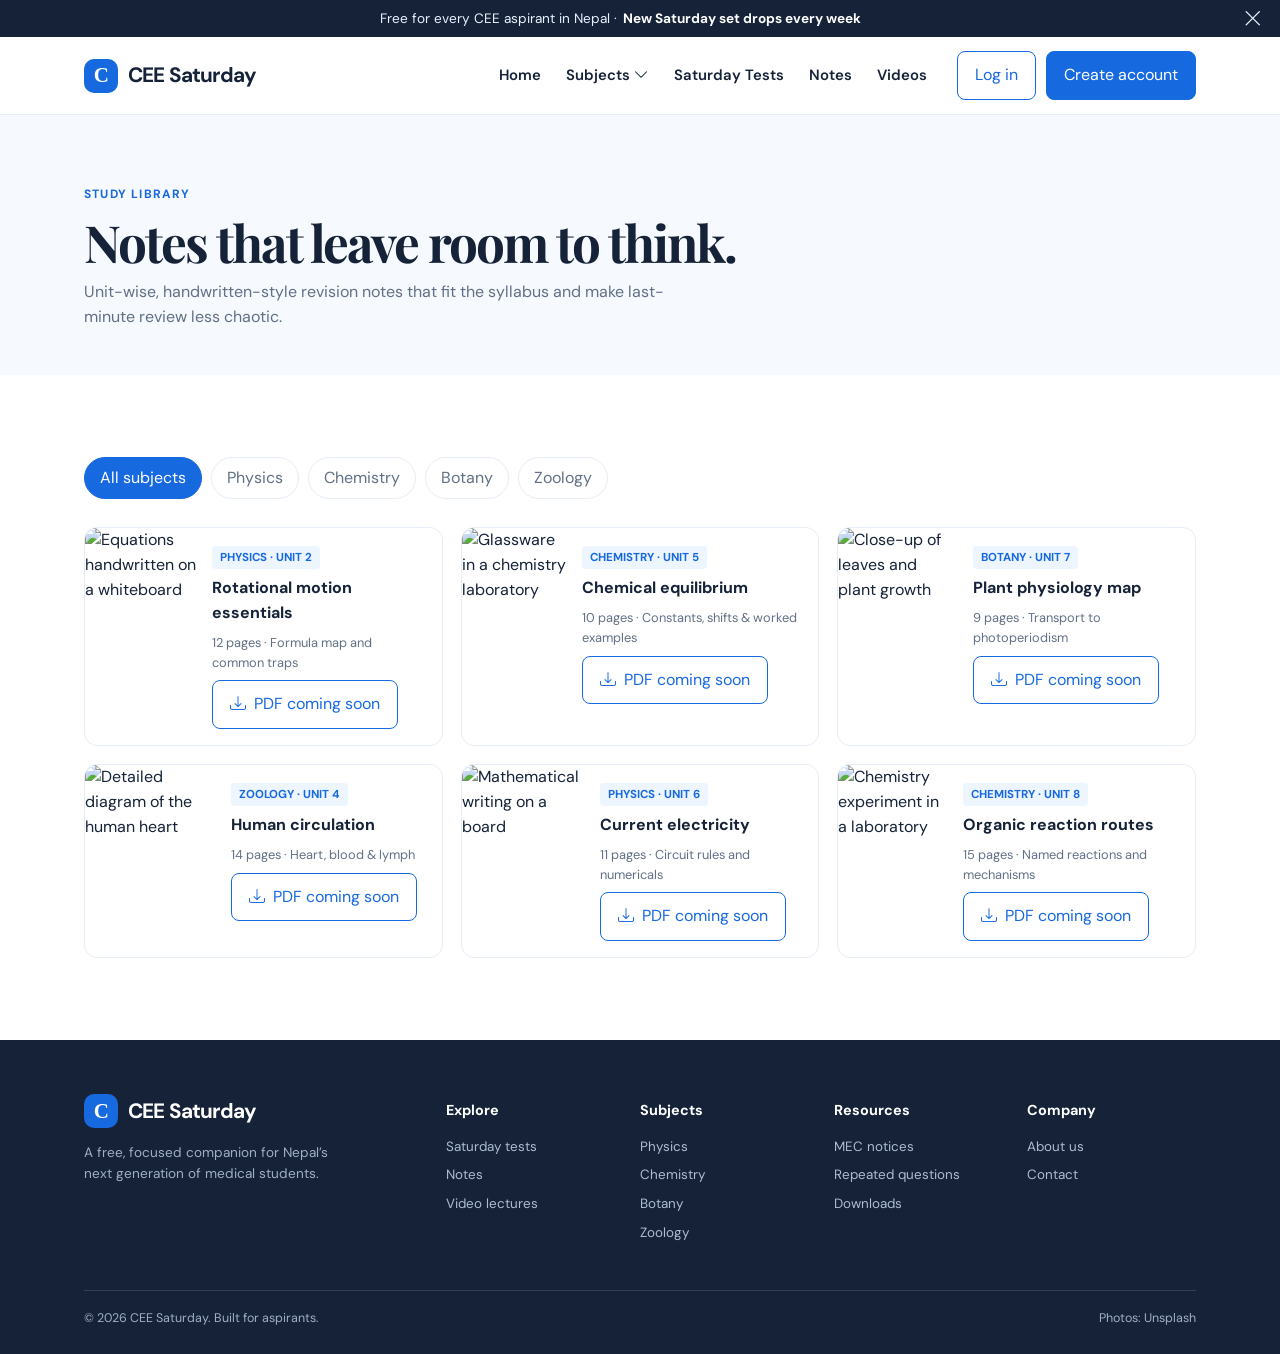
==== commit 96484f1c: "initial" ====
--- a/notes.html
+++ b/notes.html
@@ -1 +1 @@
-<!doctype html><html lang="en"><head><meta charset="utf-8"><meta name="viewport" content="width=device-width,initial-scale=1"><title>Notes — CEE Saturday</title><link rel="stylesheet" href="https://cdn.jsdelivr.net/npm/bootstrap-icons@1.11.3/font/bootstrap-icons.min.css"><link rel="stylesheet" href="styles.css"></head><body><div class="announcement">Free for every CEE aspirant in Nepal · <strong>New Saturday set drops every week</strong></div><header class="navbar"><div class="container nav-inner"><a class="brand" href="index.html"><span class="brand-mark">C</span>CEE Saturday</a><nav class="nav-links"><a href="index.html">Home</a><div class="subject-menu"><button class="subject-toggle">Subjects <i class="bi bi-chevron-down"></i></button><div class="mega"><a href="#notes"><b>Physics</b>Notes · Videos · Questions</a><a href="#notes"><b>Chemistry</b>Notes · Videos · Questions</a><a href="#notes"><b>Botany</b>Notes · Videos · Questions</a><a href="#notes"><b>Zoology</b>Notes · Videos · Questions</a></div></div><a href="saturday-tests.html">Saturday Tests</a><a href="notes.html">Notes</a><a href="videos.html">Videos</a></nav><div class="nav-actions"><button class="btn btn-outline" data-auth>Log in</button><button class="btn" data-auth>Create account</button></div><button class="mobile-toggle" aria-label="Open navigation"><i class="bi bi-list"></i></button></div></header><main><section class="page-head"><div class="container"><div class="eyebrow">Study library</div><h1>Notes that leave room to think.</h1><p class="section-sub">Unit-wise, handwritten-style revision notes that fit the syllabus and make last-minute review less chaotic.</p></div></section><section class="section" id="notes"><div class="container"><div class="filterbar" data-target="#notesGrid"><button class="filter active" data-filter="all">All subjects</button><button class="filter" data-filter="physics">Physics</button><button class="filter" data-filter="chemistry">Chemistry</button><button class="filter" data-filter="botany">Botany</button><button class="filter" data-filter="zoology">Zoology</button></div><div class="archive-grid" id="notesGrid"><article class="note-card" data-subject="physics"><img src="https://images.unsplash.com/photo-1509223197845-458d87318791?auto=format&fit=crop&w=300&q=80" alt="Equations handwritten on a whiteboard"><div><span class="tag">PHYSICS · UNIT 2</span><h3>Rotational motion essentials</h3><p>12 pages · Formula map and common traps</p><a class="btn btn-outline" href="https://www.example.com" target="_blank"><i class="bi bi-download"></i> Download PDF</a></div></article><article class="note-card" data-subject="chemistry"><img src="https://images.unsplash.com/photo-1532187863486-abf9dbad1b69?auto=format&fit=crop&w=300&q=80" alt="Glassware in a chemistry laboratory"><div><span class="tag">CHEMISTRY · UNIT 5</span><h3>Chemical equilibrium</h3><p>10 pages · Constants, shifts & worked examples</p><a class="btn btn-outline" href="https://www.example.com" target="_blank"><i class="bi bi-download"></i> Download PDF</a></div></article><article class="note-card" data-subject="botany"><img src="https://images.unsplash.com/photo-1497250681960-ef046c08a56e?auto=format&fit=crop&w=300&q=80" alt="Close-up of leaves and plant growth"><div><span class="tag">BOTANY · UNIT 7</span><h3>Plant physiology map</h3><p>9 pages · Transport to photoperiodism</p><a class="btn btn-outline" href="https://www.example.com" target="_blank"><i class="bi bi-download"></i> Download PDF</a></div></article><article class="note-card" data-subject="zoology"><img src="https://images.unsplash.com/photo-1530026186672-2cd00ffc50fe?auto=format&fit=crop&w=300&q=80" alt="Detailed diagram of the human heart"><div><span class="tag">ZOOLOGY · UNIT 4</span><h3>Human circulation</h3><p>14 pages · Heart, blood & lymph</p><a class="btn btn-outline" href="https://www.example.com" target="_blank"><i class="bi bi-download"></i> Download PDF</a></div></article><article class="note-card" data-subject="physics"><img src="https://images.unsplash.com/photo-1509223197845-458d87318791?auto=format&fit=crop&w=300&q=80" alt="Mathematical writing on a board"><div><span class="tag">PHYSICS · UNIT 6</span><h3>Current electricity</h3><p>11 pages · Circuit rules and numericals</p><a class="btn btn-outline" href="https://www.example.com" target="_blank"><i class="bi bi-download"></i> Download PDF</a></div></article><article class="note-card" data-subject="chemistry"><img src="https://images.unsplash.com/photo-1532094349884-543bc11b234d?auto=format&fit=crop&w=300&q=80" alt="Chemistry experiment in a laboratory"><div><span class="tag">CHEMISTRY · UNIT 8</span><h3>Organic reaction routes</h3><p>15 pages · Named reactions and mechanisms</p><a class="btn btn-outline" href="https://www.example.com" target="_blank"><i class="bi bi-download"></i> Download PDF</a></div></article></div></div></section></main><footer><div class="container"><div class="footer-grid"><div><a class="brand" href="index.html"><span class="brand-mark">C</span>CEE Saturday</a><p>A free, focused companion for Nepal’s next generation of medical students.</p></div><div class="footer-col"><h4>Explore</h4><a href="saturday-tests.html">Saturday tests</a><a href="notes.html">Notes</a><a href="videos.html">Video lectures</a></div><div class="footer-col"><h4>Subjects</h4><a href="#notes">Physics</a><a href="#notes">Chemistry</a><a href="#notes">Botany</a><a href="#notes">Zoology</a></div><div class="footer-col"><h4>Resources</h4><a href="saturday-tests.html#repeated">Repeated questions</a><a href="#notes">Downloads</a></div><div class="footer-col"><h4>Company</h4><a href="#">About us</a><a href="#">Contact</a></div></div><div class="footer-bottom"><span>© 2026 CEE Saturday. Built for aspirants.</span><span>Photos: Unsplash</span></div></div></footer><div class="modal" id="authModal" role="dialog" aria-modal="true"><div class="modal-card"><button id="closeModal" class="close" aria-label="Close">×</button><h2>Welcome to CEE Saturday</h2><p>Save your practice journey when sign-in is connected.</p><label for="authEmail">Email address</label><input id="authEmail" type="email" placeholder="you@example.com"><button class="btn" style="width:100%">Continue with email</button><div class="auth-social"><button>Continue with Google</button><button>Continue with Facebook</button></div><p class="auth-note">Demo interface only: real sign-in needs a connected service such as Firebase Auth.</p></div></div><script src="script.js"></script></body></html>
+<!doctype html><html lang="en"><head><meta charset="utf-8"><meta name="viewport" content="width=device-width,initial-scale=1"><title>Notes — CEE Saturday</title><link rel="stylesheet" href="https://cdn.jsdelivr.net/npm/bootstrap-icons@1.11.3/font/bootstrap-icons.min.css"><link rel="stylesheet" href="styles.css"></head><body><div class="announcement site-announcement">Free for every CEE aspirant in Nepal · <strong>New Saturday set drops every week</strong></div><header class="navbar"><div class="container nav-inner"><a class="brand" href="index.html"><span class="brand-mark">C</span>CEE Saturday</a><nav class="nav-links"><a href="index.html">Home</a><div class="subject-menu"><button type="button" class="subject-toggle" aria-expanded="false">Subjects <i class="bi bi-chevron-down"></i></button><div class="mega"><a href="#notes"><b>Physics</b>Notes · Videos · Questions</a><a href="#notes"><b>Chemistry</b>Notes · Videos · Questions</a><a href="#notes"><b>Botany</b>Notes · Videos · Questions</a><a href="#notes"><b>Zoology</b>Notes · Videos · Questions</a></div></div><a href="saturday-tests.html">Saturday Tests</a><a href="notes.html">Notes</a><a href="videos.html">Videos</a></nav><div class="nav-actions"><button class="btn btn-outline" data-auth>Log in</button><button class="btn" data-auth>Create account</button></div><button type="button" class="mobile-toggle" aria-label="Open navigation" aria-expanded="false"><i class="bi bi-list"></i></button></div></header><main><section class="page-head"><div class="container"><div class="eyebrow">Study library</div><h1>Notes that leave room to think.</h1><p class="section-sub">Unit-wise, handwritten-style revision notes that fit the syllabus and make last-minute review less chaotic.</p></div></section><section class="section" id="notes"><div class="container"><div class="filterbar" data-target="#notesGrid"><button class="filter active" data-filter="all">All subjects</button><button class="filter" data-filter="physics">Physics</button><button class="filter" data-filter="chemistry">Chemistry</button><button class="filter" data-filter="botany">Botany</button><button class="filter" data-filter="zoology">Zoology</button></div><div class="archive-grid" id="notesGrid"><article class="note-card" data-subject="physics"><img src="https://images.unsplash.com/photo-1509223197845-458d87318791?auto=format&fit=crop&w=300&q=80" alt="Equations handwritten on a whiteboard"><div><span class="tag">PHYSICS · UNIT 2</span><h3>Rotational motion essentials</h3><p>12 pages · Formula map and common traps</p><a class="btn btn-outline" href="#" data-coming-soon><i class="bi bi-download"></i> PDF coming soon</a></div></article><article class="note-card" data-subject="chemistry"><img src="https://images.unsplash.com/photo-1532187863486-abf9dbad1b69?auto=format&fit=crop&w=300&q=80" alt="Glassware in a chemistry laboratory"><div><span class="tag">CHEMISTRY · UNIT 5</span><h3>Chemical equilibrium</h3><p>10 pages · Constants, shifts & worked examples</p><a class="btn btn-outline" href="#" data-coming-soon><i class="bi bi-download"></i> PDF coming soon</a></div></article><article class="note-card" data-subject="botany"><img src="https://images.unsplash.com/photo-1497250681960-ef046c08a56e?auto=format&fit=crop&w=300&q=80" alt="Close-up of leaves and plant growth"><div><span class="tag">BOTANY · UNIT 7</span><h3>Plant physiology map</h3><p>9 pages · Transport to photoperiodism</p><a class="btn btn-outline" href="#" data-coming-soon><i class="bi bi-download"></i> PDF coming soon</a></div></article><article class="note-card" data-subject="zoology"><img src="https://images.unsplash.com/photo-1530026186672-2cd00ffc50fe?auto=format&fit=crop&w=300&q=80" alt="Detailed diagram of the human heart"><div><span class="tag">ZOOLOGY · UNIT 4</span><h3>Human circulation</h3><p>14 pages · Heart, blood & lymph</p><a class="btn btn-outline" href="#" data-coming-soon><i class="bi bi-download"></i> PDF coming soon</a></div></article><article class="note-card" data-subject="physics"><img src="https://images.unsplash.com/photo-1509223197845-458d87318791?auto=format&fit=crop&w=300&q=80" alt="Mathematical writing on a board"><div><span class="tag">PHYSICS · UNIT 6</span><h3>Current electricity</h3><p>11 pages · Circuit rules and numericals</p><a class="btn btn-outline" href="#" data-coming-soon><i class="bi bi-download"></i> PDF coming soon</a></div></article><article class="note-card" data-subject="chemistry"><img src="https://images.unsplash.com/photo-1532094349884-543bc11b234d?auto=format&fit=crop&w=300&q=80" alt="Chemistry experiment in a laboratory"><div><span class="tag">CHEMISTRY · UNIT 8</span><h3>Organic reaction routes</h3><p>15 pages · Named reactions and mechanisms</p><a class="btn btn-outline" href="#" data-coming-soon><i class="bi bi-download"></i> PDF coming soon</a></div></article></div></div></section></main><footer><div class="container"><div class="footer-grid"><div><a class="brand" href="index.html"><span class="brand-mark">C</span>CEE Saturday</a><p>A free, focused companion for Nepal’s next generation of medical students.</p></div><div class="footer-col"><h4>Explore</h4><a href="saturday-tests.html">Saturday tests</a><a href="notes.html">Notes</a><a href="videos.html">Video lectures</a></div><div class="footer-col"><h4>Subjects</h4><a href="#notes">Physics</a><a href="#notes">Chemistry</a><a href="#notes">Botany</a><a href="#notes">Zoology</a></div><div class="footer-col"><h4>Resources</h4><a href="index.html#notices">MEC notices</a><a href="saturday-tests.html#repeated">Repeated questions</a><a href="#notes">Downloads</a></div><div class="footer-col"><h4>Company</h4><a href="#">About us</a><a href="#">Contact</a></div></div><div class="footer-bottom"><span>© 2026 CEE Saturday. Built for aspirants.</span><span>Photos: Unsplash</span></div></div></footer><div class="modal" id="authModal" role="dialog" aria-modal="true"></div><script src="api-config.js"></script><script src="script.js"></script></body></html>
--- a/styles.css
+++ b/styles.css
@@ -1,3 +1,186 @@
 @import url('https://fonts.googleapis.com/css2?family=DM+Sans:wght@400;500;600;700&family=Playfair+Display:wght@600;700&display=swap');
 :root{--blue:#1769e0;--ink:#152238;--muted:#627086;--line:#e7edf5;--pale:#f6f9fd;--aqua:#dceeff;--yellow:#fff0ba;--radius:18px}*{box-sizing:border-box}html{scroll-behavior:smooth}body{margin:0;font-family:'DM Sans',sans-serif;color:var(--ink);background:#fff;line-height:1.55;animation:pageFadeIn .45s ease}@keyframes pageFadeIn{from{opacity:0;transform:translateY(6px)}to{opacity:1;transform:none}}a{color:inherit;text-decoration:none}img{max-width:100%;display:block}.container{max-width:1160px;margin:auto;padding:0 24px}.announcement{background:#152238;color:#e9f2ff;text-align:center;font-size:.85rem;padding:8px}.announcement strong{color:white}.navbar{height:78px;border-bottom:1px solid var(--line);display:flex;align-items:center;background:rgba(255,255,255,.96);position:sticky;top:0;z-index:20}.nav-inner{display:flex;align-items:center;width:100%;gap:30px}.brand{font-size:1.3rem;font-weight:700;letter-spacing:-.04em;display:flex;align-items:center;gap:10px;white-space:nowrap}.brand-mark{width:34px;height:34px;background:var(--blue);border-radius:10px;color:#fff;display:grid;place-items:center;font-family:Georgia;font-size:21px}.nav-links{display:flex;align-items:center;gap:25px;margin-left:auto;font-size:.93rem;font-weight:600}.nav-links>a,.subject-toggle{padding:26px 0;cursor:pointer;border:0;background:transparent;color:var(--ink);font:inherit}.nav-links>a:hover,.subject-toggle:hover{color:var(--blue)}.nav-actions{display:flex;gap:10px}.btn{display:inline-flex;align-items:center;justify-content:center;gap:8px;border:1px solid var(--blue);background:var(--blue);color:#fff;border-radius:8px;padding:11px 17px;font:600 .9rem inherit;cursor:pointer;transition:.2s}.btn:hover{transform:translateY(-1px);background:#0759c8}.btn-outline{background:#fff;color:var(--blue)}.btn-outline:hover{background:#eef6ff}.btn-dark{background:#152238;border-color:#152238}.mega{position:absolute;top:69px;left:50%;transform:translateX(-50%);width:min(720px,90vw);padding:20px;background:#fff;border:1px solid var(--line);box-shadow:0 20px 50px #12213a24;border-radius:0 0 16px 16px;display:none;grid-template-columns:repeat(4,1fr);gap:10px}.subject-menu{position:relative}.subject-menu:hover .mega,.subject-menu:focus-within .mega{display:grid}.mega a{padding:14px;border-radius:10px;background:var(--pale);font-size:.82rem}.mega a:hover{background:var(--aqua);color:var(--blue)}.mega b{display:block;font-size:.96rem;margin-bottom:4px}.mobile-toggle{display:none;margin-left:auto;border:0;background:none;font-size:1.5rem}.hero{padding:76px 0 44px;background:linear-gradient(110deg,#f6faff 0%,#fff 62%)}.hero-grid{display:grid;grid-template-columns:1.02fr .98fr;gap:58px;align-items:center}.eyebrow{color:var(--blue);font-weight:700;text-transform:uppercase;letter-spacing:.1em;font-size:.75rem}.hero h1,h2{letter-spacing:-.045em;line-height:1.12}.hero h1{font:700 clamp(2.65rem,5vw,4.6rem)/1.05 'Playfair Display',serif;margin:14px 0 20px}.hero h1 em{color:var(--blue);font-style:normal}.hero p{color:var(--muted);font-size:1.08rem;max-width:520px}.typing{color:var(--blue);font-weight:700;display:inline-block;min-width:190px}.hero-actions{display:flex;gap:12px;flex-wrap:wrap;margin-top:28px}.hero-note{margin-top:18px;font-size:.82rem;color:var(--muted)}.hero-photo{height:460px;border-radius:24px;overflow:hidden;position:relative;box-shadow:0 18px 48px #15223825}.hero-photo img{width:100%;height:100%;object-fit:cover}.photo-label{position:absolute;bottom:18px;left:18px;background:#fff;padding:12px 16px;border-radius:12px;box-shadow:0 7px 20px #0002;font-size:.86rem;font-weight:700}.stats{background:var(--blue);color:#fff}.stats-grid{display:grid;grid-template-columns:repeat(3,1fr)}.stat{padding:24px 34px;border-right:1px solid #ffffff3b}.stat:last-child{border:0}.stat strong{font-size:1.5rem;display:block}.stat span{font-size:.88rem;color:#dceeff}.section{padding:82px 0}.section.alt{background:var(--pale)}.section-top{display:flex;align-items:end;justify-content:space-between;gap:20px;margin-bottom:34px}.section h2{font:700 clamp(2rem,3vw,2.8rem)/1.12 'Playfair Display',serif;margin:8px 0}.section-sub{color:var(--muted);max-width:590px}.path-grid{display:grid;grid-template-columns:1fr 1fr;gap:22px}.path{min-height:310px;border-radius:var(--radius);padding:38px;color:#fff;position:relative;overflow:hidden;background:#123c77}.path:before{content:'';position:absolute;inset:0;background:linear-gradient(90deg,#0c2c59e8 12%,#0c2c5940 90%)}.path:nth-child(2):before{background:linear-gradient(90deg,#17505ce8 12%,#17505c3c 90%)}.path img{position:absolute;inset:0;width:100%;height:100%;object-fit:cover;z-index:0}.path>*:not(img){position:relative;z-index:1}.path h3{font:700 2rem/1.1 'Playfair Display',serif;margin:10px 0}.path p{max-width:270px;color:#eef6ff}.path .btn{margin-top:10px;background:#fff;color:var(--ink);border-color:#fff}.test-banner{border:1px solid #dce7f5;border-radius:20px;overflow:hidden;display:grid;grid-template-columns:1fr 330px;background:#fff}.test-copy{padding:34px}.test-copy h3{font:700 1.7rem 'Playfair Display',serif;margin:7px 0}.countdown{display:flex;gap:10px;margin:20px 0}.countdown span{border:1px solid var(--line);border-radius:9px;width:58px;padding:6px;text-align:center;font-size:1.28rem;font-weight:700}.countdown small{display:block;color:var(--muted);font-size:.62rem;text-transform:uppercase}.test-photo{height:100%}.test-photo img{height:100%;width:100%;object-fit:cover}.subject-grid,.featured-grid{display:grid;grid-template-columns:repeat(4,1fr);gap:16px}.subject-card{background:#fff;border:1px solid var(--line);padding:21px;border-radius:13px;transition:.2s}.subject-card:hover{border-color:var(--blue);box-shadow:0 10px 24px #1c69d61a;transform:translateY(-2px)}.subject-icon{background:var(--aqua);color:var(--blue);width:40px;height:40px;border-radius:10px;display:grid;place-items:center;font-size:1.2rem}.subject-card h3{margin:14px 0 2px;font-size:1rem}.subject-card p{font-size:.82rem;color:var(--muted);margin:0}.feature{border:1px solid var(--line);border-radius:14px;overflow:hidden;background:#fff}.feature img{height:160px;width:100%;object-fit:cover}.feature-body{padding:16px}.tag{font-size:.72rem;font-weight:700;color:var(--blue);background:#edf5ff;padding:4px 8px;border-radius:4px}.feature h3{font-size:1rem;line-height:1.3;margin:10px 0 3px}.feature p{font-size:.82rem;color:var(--muted);margin:0}.testimonial{background:#fff;border:1px solid var(--line);border-radius:18px;padding:32px;max-width:800px;margin:auto;text-align:center}.quote{font:600 1.35rem/1.55 'Playfair Display',serif;margin:0}.person{display:flex;gap:10px;justify-content:center;align-items:center;margin-top:21px;font-size:.86rem}.person img{height:38px;width:38px;object-fit:cover;border-radius:50%}.dots{display:flex;justify-content:center;gap:7px;margin-top:18px}.dots button{height:8px;width:8px;border-radius:50%;border:0;background:#bfd4ef;cursor:pointer}.dots button.active{width:25px;border-radius:8px;background:var(--blue)}.faq{max-width:780px;margin:auto}.faq-item{border-bottom:1px solid var(--line)}.faq-q{width:100%;border:0;background:none;padding:20px 0;text-align:left;font:600 1rem inherit;display:flex;justify-content:space-between;cursor:pointer}.faq-a{display:none;color:var(--muted);padding:0 30px 19px 0;font-size:.94rem}.faq-item.open .faq-a{display:block}.faq-item.open .faq-q i{transform:rotate(45deg)}footer{background:#152238;color:#d4deec;padding:54px 0 26px}footer .brand{color:#fff}footer p{color:#9fb0c5;font-size:.85rem;max-width:260px}.footer-grid{display:grid;grid-template-columns:2fr repeat(4,1fr);gap:25px}.footer-col h4{color:#fff;font-size:.9rem;margin:5px 0 15px}.footer-col a{display:block;color:#aebdd0;font-size:.84rem;margin:8px 0}.footer-col a:hover{color:#fff}.footer-bottom{border-top:1px solid #ffffff20;margin-top:38px;padding-top:18px;font-size:.78rem;color:#9fb0c5;display:flex;justify-content:space-between}.page-head{padding:70px 0 45px;background:var(--pale)}.page-head h1{font:700 clamp(2.5rem,4vw,3.8rem)/1.1 'Playfair Display',serif;letter-spacing:-.04em;margin:10px 0}.filterbar{display:flex;gap:9px;flex-wrap:wrap;margin-bottom:28px}.filter{border:1px solid var(--line);background:#fff;border-radius:30px;padding:8px 15px;cursor:pointer;font:600 .84rem inherit;color:var(--muted)}.filter.active,.filter:hover{background:var(--blue);color:#fff;border-color:var(--blue)}.archive-grid{display:grid;grid-template-columns:repeat(3,1fr);gap:18px}.archive-card{border:1px solid var(--line);border-radius:14px;padding:21px;background:#fff}.archive-card h3{margin:10px 0;font-size:1.15rem}.archive-card p{color:var(--muted);font-size:.88rem}.meta{display:flex;gap:10px;color:var(--muted);font-size:.78rem;margin-bottom:15px}.repeat-list{display:grid;gap:12px}.repeat-q{border:1px solid var(--line);border-radius:12px;padding:17px;display:flex;justify-content:space-between;gap:15px;align-items:center}.repeat-q h3{font-size:.98rem;margin:3px 0}.appear{white-space:nowrap;text-align:right;font-size:.77rem;color:var(--blue);font-weight:700}.note-card{display:flex;border:1px solid var(--line);border-radius:13px;overflow:hidden;background:#fff}.note-card img{width:130px;object-fit:cover}.note-card>div{padding:16px}.note-card h3{font-size:1rem;margin:7px 0}.note-card p{font-size:.8rem;margin:0 0 8px;color:var(--muted)}.video-card{border:1px solid var(--line);border-radius:14px;overflow:hidden}.video-thumb{position:relative}.video-thumb img{width:100%;height:170px;object-fit:cover}.play{position:absolute;inset:0;margin:auto;width:45px;height:45px;border-radius:50%;background:#fff;color:var(--blue);display:grid;place-items:center}.video-card>div:last-child{padding:15px}.video-card h3{font-size:1rem;margin:8px 0}.video-card p{font-size:.82rem;color:var(--muted);margin:0}.modal{position:fixed;inset:0;background:#0a1729aa;z-index:50;display:none;place-items:center;padding:16px}.modal.show{display:grid}.modal-card{position:relative;width:min(430px,100%);background:#fff;border-radius:17px;padding:31px}.close{position:absolute;right:16px;top:13px;border:0;background:none;font-size:1.5rem;cursor:pointer}.modal-card h2{font:700 1.8rem 'Playfair Display',serif;margin:0 0 5px}.modal-card p{color:var(--muted);font-size:.87rem}.modal input{width:100%;border:1px solid #ccd7e5;border-radius:7px;padding:11px;margin:6px 0 12px;font:inherit}.auth-social{display:grid;grid-template-columns:1fr 1fr;gap:8px;margin-top:14px}.auth-social button{padding:10px;background:#fff;border:1px solid var(--line);border-radius:7px;font:600 .83rem inherit;cursor:pointer}.auth-note{font-size:.72rem!important;margin-top:14px}.loader-overlay{position:fixed;inset:0;background:#122640f2;color:#fff;z-index:60;display:none;place-items:center;text-align:center}.loader-overlay.show{display:grid}.loader-ring{width:54px;height:54px;border:4px solid #ffffff33;border-top-color:#6cb5ff;border-radius:50%;animation:spin 1s linear infinite;margin:auto}.loader-text{margin-top:20px;font-size:1.05rem;font-weight:600}.loader-sub{color:#b5d8ff;font-size:.87rem}.loader-ready{color:#9ff0bc}@keyframes spin{to{transform:rotate(360deg)}}
 @media(max-width:800px){.navbar{height:66px}.nav-links,.nav-actions{display:none}.mobile-toggle{display:block}.navbar.open .nav-links{display:flex;position:absolute;top:65px;left:0;right:0;background:#fff;padding:10px 24px 20px;flex-direction:column;align-items:flex-start;gap:0;border-bottom:1px solid var(--line)}.navbar.open .nav-links>a,.navbar.open .subject-toggle{padding:10px 0}.navbar.open .mega{display:none!important}.navbar.open .nav-actions{display:flex;position:absolute;top:258px;left:0;right:0;background:#fff;padding:0 24px 20px;border-bottom:1px solid var(--line)}.hero{padding-top:48px}.hero-grid,.path-grid,.test-banner{grid-template-columns:1fr}.hero-photo{height:300px;order:-1}.stats-grid{grid-template-columns:1fr}.stat{border-right:0;border-bottom:1px solid #ffffff3b;padding:15px 24px}.subject-grid,.featured-grid{grid-template-columns:1fr 1fr}.archive-grid{grid-template-columns:1fr}.test-photo{height:190px}.footer-grid{grid-template-columns:1fr 1fr}.footer-grid>div:first-child{grid-column:span 2}.page-head{padding:45px 0 32px}.repeat-q{align-items:flex-start;flex-direction:column}.appear{text-align:left}.section{padding:58px 0}}@media(max-width:480px){.container{padding:0 18px}.hero h1{font-size:2.65rem}.subject-grid,.featured-grid{grid-template-columns:1fr}.footer-grid{grid-template-columns:1fr 1fr}.nav-actions .btn{padding:9px 11px}.countdown span{width:52px}.note-card img{width:110px}}@media(prefers-reduced-motion:reduce){*,html{scroll-behavior:auto!important;animation-duration:.001ms!important;transition:none!important}}
+
+/* Responsive hardening: keep every section inside the viewport. */
+html,body{width:100%;max-width:100%;overflow-x:hidden}
+*,*::before,*::after{min-width:0}
+button,input,textarea,select{max-width:100%;font:inherit}
+.container{width:100%}
+.hero-grid,.path-grid,.test-banner,.archive-grid,.subject-grid,.featured-grid,.footer-grid{min-width:0}
+.path,.feature,.archive-card,.subject-card,.repeat-q,.testimonial,.modal-card{min-width:0;overflow-wrap:anywhere}
+.section-top{align-items:flex-start}
+.section-top>*{min-width:0}
+.section-sub{margin:0}
+.btn{max-width:100%;text-align:center}
+.photo-label{max-width:calc(100% - 36px)}
+.countdown{flex-wrap:wrap}
+.repeat-q{overflow:hidden}
+
+/* Faster loading visuals. The progress loop targets 200 Hz (5 ms); actual paint rate is browser/display limited. */
+#pageProgress{height:3px!important;transition:width .08s linear,opacity .18s ease!important}
+.loader-ring{animation:spin .45s linear infinite}
+.loader-overlay{backdrop-filter:blur(3px)}
+
+@media (max-width:1100px){
+  .container{padding-left:20px;padding-right:20px}
+  .nav-inner{gap:18px}
+  .nav-links{gap:17px}
+  .nav-actions{gap:7px}
+  .hero-grid{gap:34px}
+  .mega{width:min(680px,calc(100vw - 40px))}
+}
+
+@media (max-width:800px){
+  .announcement{font-size:.76rem;line-height:1.35;padding:8px 14px}
+  .navbar{height:auto;min-height:66px}
+  .nav-inner{min-height:66px;flex-wrap:wrap;gap:0}
+  .brand{font-size:1.12rem}
+  .brand-mark{width:32px;height:32px}
+  .mobile-toggle{display:grid;place-items:center;width:42px;height:42px;margin-left:auto;border-radius:10px}
+  .mobile-toggle:hover,.mobile-toggle:focus{background:var(--pale)}
+  .nav-links,.nav-actions{display:none}
+  .navbar.open .nav-links,.navbar.open .nav-actions{position:static;display:flex;width:100%;margin:0;box-sizing:border-box}
+  .navbar.open .nav-links{order:3;padding:10px 0 4px;flex-direction:column;align-items:stretch;gap:0;border-top:1px solid var(--line)}
+  .navbar.open .nav-links>a,.navbar.open .subject-toggle{display:block;width:100%;padding:11px 4px;text-align:left}
+  .navbar.open .subject-menu{width:100%}
+  .navbar.open .mega{display:none!important}
+  .navbar.open .nav-actions{order:4;padding:8px 0 16px;gap:8px;flex-wrap:wrap;border-bottom:1px solid var(--line)}
+  .navbar.open .nav-actions .btn{flex:1 1 150px}
+  .hero{padding:48px 0 38px}
+  .hero-grid{grid-template-columns:1fr;gap:28px}
+  .hero-photo{height:min(58vw,340px);min-height:240px;order:-1}
+  .hero h1{font-size:clamp(2.45rem,10vw,3.8rem)}
+  .hero p{font-size:1rem}
+  .hero-actions{align-items:stretch}
+  .hero-actions .btn{width:100%}
+  .stats-grid{grid-template-columns:1fr}
+  .stat{border-right:0;border-bottom:1px solid #ffffff3b;padding:15px 20px}
+  .stat:last-child{border-bottom:0}
+  .section{padding:58px 0}
+  .section-top{flex-direction:column;gap:14px;margin-bottom:24px}
+  .section-top>.btn{width:100%}
+  .path-grid,.test-banner,.archive-grid,.subject-grid,.featured-grid{grid-template-columns:1fr}
+  .test-banner{grid-template-columns:1fr}
+  .test-copy{padding:26px 22px}
+  .test-photo{height:230px}
+  .test-photo img{height:100%}
+  .countdown span{width:58px}
+  .footer-grid{grid-template-columns:1fr 1fr;gap:20px}
+  .footer-grid>div:first-child{grid-column:1 / -1}
+  .footer-bottom{flex-direction:column;gap:8px}
+  .page-head{padding:46px 0 32px}
+  .page-head h1{font-size:clamp(2.35rem,9vw,3.5rem)}
+  .repeat-q{align-items:flex-start;flex-direction:column}
+  .appear{text-align:left}
+  .modal{padding:16px}
+  .modal-card{width:100%;max-height:calc(100dvh - 32px);overflow:auto}
+}
+
+@media (max-width:520px){
+  .container{padding-left:16px;padding-right:16px}
+  .hero h1{font-size:clamp(2.25rem,12vw,3rem)}
+  .eyebrow{font-size:.68rem}
+  .hero-photo{height:62vw;min-height:220px}
+  .photo-label{left:12px;bottom:12px;padding:10px 12px;font-size:.76rem}
+  .path{padding:22px}
+  .path h3{font-size:1.65rem}
+  .archive-card{padding:18px}
+  .archive-card h3{font-size:1.05rem}
+  .meta{flex-wrap:wrap}
+  .countdown{gap:7px}
+  .countdown span{width:calc(25% - 6px);min-width:58px}
+  .footer-grid{grid-template-columns:1fr}
+  .footer-grid>div:first-child{grid-column:auto}
+  .quiz-question label{display:flex!important;align-items:flex-start;gap:9px;margin:10px 0!important;padding:10px 11px;border:1px solid var(--line);border-radius:10px;background:#fff}
+  .quiz-question input{margin-top:3px;flex:0 0 auto}
+  #submitQuiz{width:100%;margin-top:14px}
+}
+
+@media (prefers-reduced-motion:reduce){
+  #pageProgress{transition:none!important}
+  .loader-ring{animation:none!important}
+}
+.quiz-shell{max-width:820px}
+.quiz-question h3{overflow-wrap:anywhere}
+.quiz-question label{display:flex;align-items:flex-start;gap:9px;margin:9px 0;padding:6px 8px;border-radius:8px;cursor:pointer}
+.quiz-question label:hover{background:var(--pale)}
+.quiz-question input{margin-top:4px;accent-color:var(--blue)}
+@media(max-width:800px){.quiz-shell{max-width:100%}}
+
+
+/* Final responsive/interaction fixes */
+@media (max-width:800px){
+  .subject-menu .mega.mobile-open{
+    display:grid!important;
+    position:static;
+    transform:none;
+    width:100%;
+    grid-template-columns:1fr 1fr;
+    gap:8px;
+    padding:8px 0 10px;
+    border:0;
+    box-shadow:none;
+    border-radius:0;
+  }
+  .subject-menu .mega.mobile-open a{padding:11px}
+}
+@media (max-width:420px){
+  .subject-menu .mega.mobile-open{grid-template-columns:1fr}
+}
+
+/* Long words/URLs must never push the page wider than the viewport. */
+body, main, section, article, footer, header, p, h1, h2, h3, a, button, label, span{overflow-wrap:anywhere}
+img, video{height:auto}
+@media (max-width:520px){
+  .note-card{display:grid;grid-template-columns:88px 1fr}
+  .note-card img{width:88px;height:100%;min-height:140px}
+  .note-card>div{padding:13px}
+  .auth-social{grid-template-columns:1fr}
+  .modal-card{padding:25px 18px}
+}
+
+/* Dynamic account, notices, progress and sticky announcement */
+.announcement{position:sticky;top:0;z-index:40;padding-right:48px}
+.navbar{top:var(--announcement-height,34px);z-index:35}
+.announcement.is-hidden{display:none}
+.announcement.is-hidden + .navbar{top:0}
+.announcement-close{position:absolute;right:13px;top:50%;transform:translateY(-50%);border:0;background:transparent;color:inherit;width:30px;height:30px;border-radius:50%;cursor:pointer;font-size:1.2rem;display:grid;place-items:center}
+.announcement-close:hover{background:#ffffff18}
+body.modal-open{overflow:hidden}
+.auth-tabs{display:grid;grid-template-columns:1fr 1fr;gap:5px;padding:4px;background:var(--pale);border-radius:10px;margin-bottom:24px}
+.auth-tab{border:0;background:transparent;border-radius:8px;padding:10px;font:600 .86rem inherit;color:var(--muted);cursor:pointer}
+.auth-tab.active{background:#fff;color:var(--blue);box-shadow:0 2px 8px #15223812}
+.auth-heading h2{font-size:1.8rem;margin:5px 0}
+.auth-form{display:grid;gap:7px}
+.auth-form label{font-size:.82rem;font-weight:700}
+.auth-form input,.auth-form select{width:100%;border:1px solid #ccd7e5;border-radius:8px;padding:11px;font:inherit;margin-bottom:7px;background:#fff}
+.form-error,.form-success{padding:10px 12px;border-radius:8px;font-size:.8rem;margin:3px 0 5px}
+.form-error{background:#fff0f0;color:#b3261e;border:1px solid #ffd1ce}
+.form-success{background:#effcf4;color:#19713a;border:1px solid #cbeed7}
+.progress-home-card,.profile-card{border:1px solid var(--line);border-radius:18px;background:#fff;padding:28px;box-shadow:0 10px 30px #1522380a}
+.progress-home-card{display:grid;grid-template-columns:1fr auto;gap:12px 30px;align-items:center}
+.progress-home-card h2{margin:5px 0 4px}
+.progress-number{font-size:2rem;color:var(--blue)}
+.progress-track{height:9px;background:#e8eef7;border-radius:999px;overflow:hidden}
+.progress-track span{display:block;height:100%;background:linear-gradient(90deg,#72b5ff,#1769e0);border-radius:inherit;transition:width .45s ease}
+.progress-track.large{height:12px;grid-column:1/-1}
+.subject-progress-grid{grid-column:1/-1;display:grid;grid-template-columns:repeat(4,1fr);gap:12px;margin:5px 0 6px}
+.progress-subject{border:1px solid var(--line);padding:13px;border-radius:12px}
+.progress-subject>div:first-child,.profile-subject>div:first-child{display:flex;justify-content:space-between;gap:10px;margin-bottom:8px;font-size:.76rem}
+.progress-subject span,.profile-subject span{color:var(--muted)}
+.notice-list{display:grid;gap:10px}
+.notice-item{display:flex;align-items:center;gap:14px;border:1px solid var(--line);background:#fff;border-radius:13px;padding:14px 16px;transition:.2s}
+.notice-item:hover{border-color:#bcd5f2;transform:translateY(-1px);box-shadow:0 8px 20px #1522380c}
+.notice-item>span:nth-child(2){flex:1;min-width:0}.notice-item strong{display:block;font-size:.88rem;line-height:1.4}.notice-item small{display:block;color:var(--muted);font-size:.72rem;margin-top:4px}
+.notice-icon{width:36px;height:36px;flex:0 0 36px;border-radius:10px;background:var(--aqua);color:var(--blue);display:grid;place-items:center}
+.notice-empty{border:1px dashed #cbd8e9;border-radius:13px;padding:20px;color:var(--muted);text-align:center;background:#fff}
+.profile-grid{display:grid;grid-template-columns:1.2fr .8fr;gap:20px;align-items:start}
+.profile-main{display:grid;grid-template-columns:auto 1fr;gap:15px}
+.profile-main .profile-form{grid-column:1/-1}
+.profile-avatar{width:58px;height:58px;border-radius:16px;background:var(--aqua);color:var(--blue);display:grid;place-items:center;font-size:1.6rem}
+.profile-form{display:grid;gap:7px}.profile-form label{font-size:.8rem;font-weight:700}.profile-form input,.profile-form textarea{width:100%;border:1px solid #ccd7e5;border-radius:8px;padding:11px;font:inherit;margin-bottom:6px;background:#fff}.profile-form input:disabled{background:var(--pale);color:var(--muted)}
+.progress-heading{display:flex;justify-content:space-between;align-items:end;gap:12px}.progress-heading h2{font-size:1.35rem}.progress-heading strong{color:var(--blue);font-size:1.6rem}.profile-stats{display:grid;grid-template-columns:repeat(3,1fr);gap:8px;margin-top:18px}.profile-stats>div{padding:13px;background:var(--pale);border-radius:11px;text-align:center}.profile-stats strong,.profile-stats span{display:block}.profile-stats strong{font-size:1.1rem}.profile-stats span{color:var(--muted);font-size:.7rem;margin-top:2px}.profile-subjects{display:grid;gap:12px}.profile-subject{border-bottom:1px solid var(--line);padding-bottom:10px}.site-announcement strong{margin-left:2px}
+@media(max-width:1000px){.subject-progress-grid{grid-template-columns:1fr 1fr}.profile-grid{grid-template-columns:1fr}}
+@media(max-width:800px){.announcement{position:sticky}.navbar{top:var(--announcement-height,36px)}.progress-home-card{grid-template-columns:1fr}.progress-number{justify-self:start}.progress-track.large,.subject-progress-grid{grid-column:auto}.subject-progress-grid{grid-template-columns:1fr 1fr}.profile-main{grid-template-columns:auto 1fr}.auth-card{max-width:480px}}
+@media(max-width:520px){.announcement{font-size:.72rem;padding:8px 43px 8px 12px}.navbar{top:var(--announcement-height,48px)}.announcement-close{right:8px}.subject-progress-grid{grid-template-columns:1fr}.progress-home-card,.profile-card{padding:20px}.profile-main{grid-template-columns:1fr}.profile-avatar{width:48px;height:48px}.notice-item{align-items:flex-start}.notice-item>.bi-arrow-up-right{margin-top:9px}.auth-tabs{margin-bottom:19px}}
